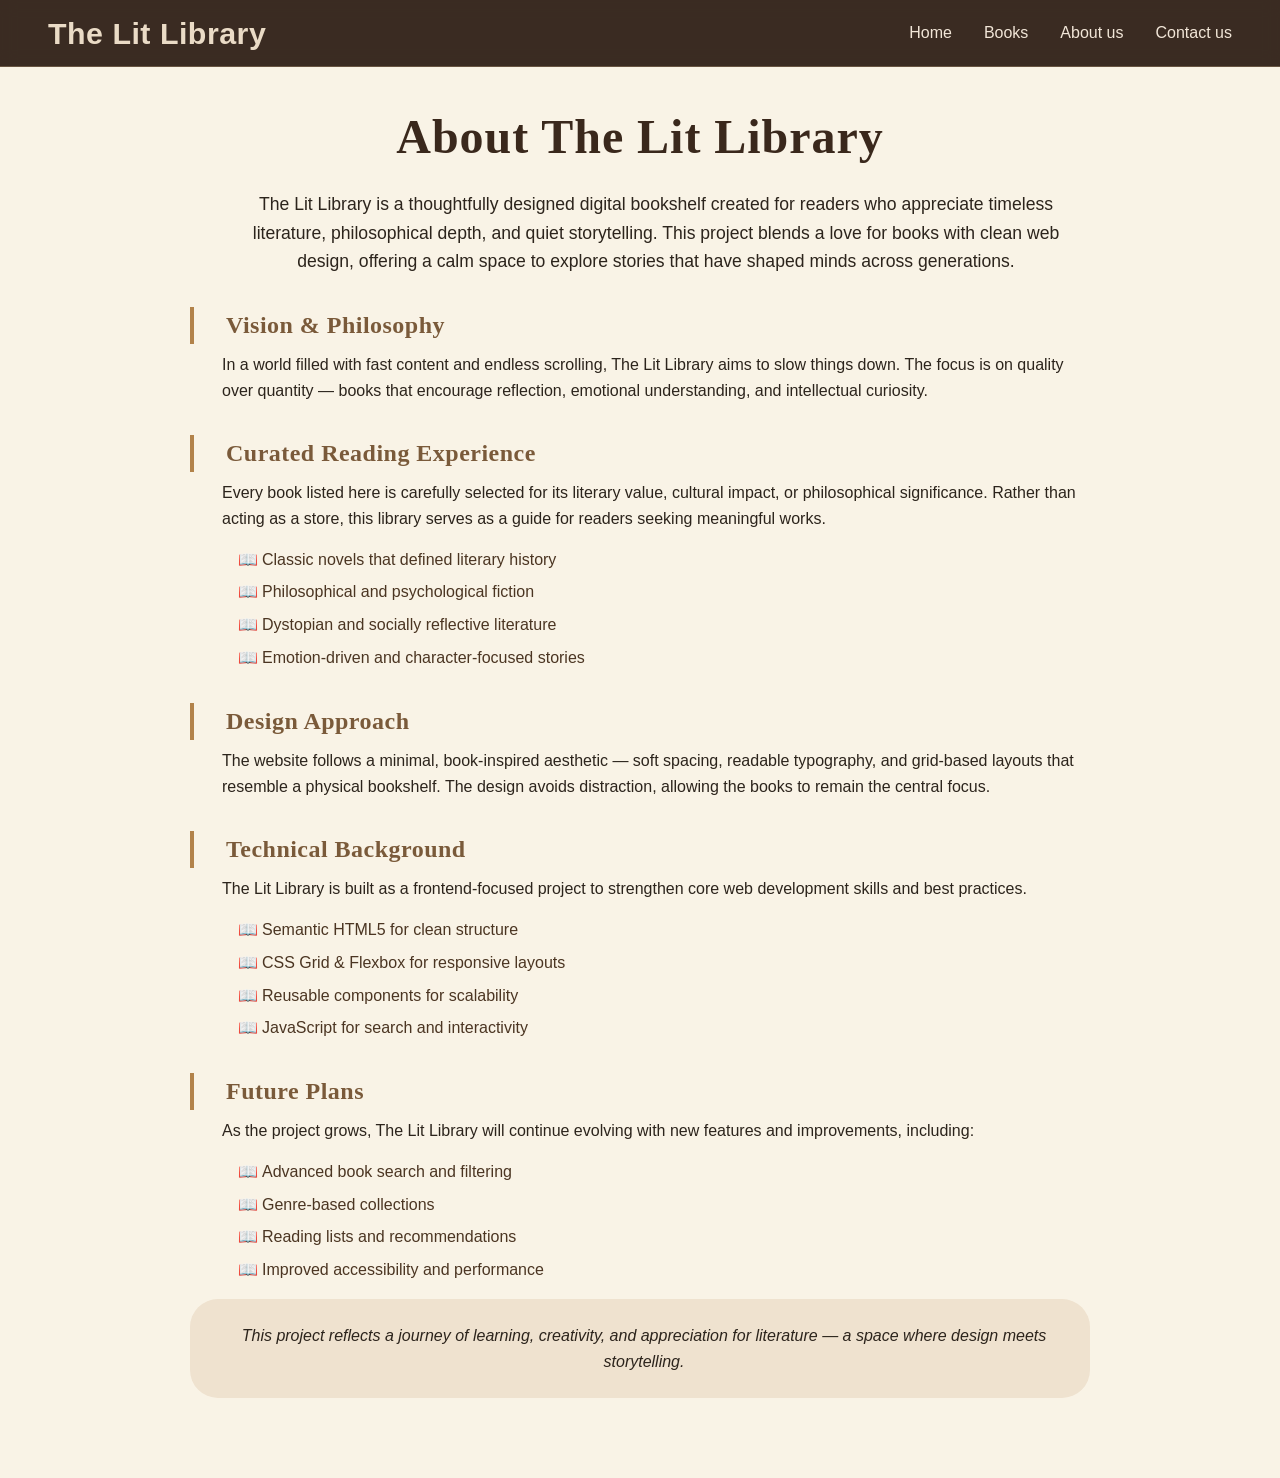
==== about.html @ 1edc9b32 "Add files via upload" ====
<!DOCTYPE html>
<html lang="en">
<head>
<meta charset="UTF-8">
<meta name="viewport" content="width=device-width, initial-scale=1.0">
<title>The Lit Library | About Us</title>
<link rel="stylesheet" href="style.css">
</head>
<body>

<nav>
  <h1><a href="index.html">The Lit Library</a></h1>
  <ul>
    <li><a href="index.html">Home</a></li>
    <li><a href="book.html">Books</a></li>
    <li><a href="about.html">About us</a></li>
    <li><a href="contact.html">Contact us</a></li>
  </ul>
</nav>

<section class="about-section">
  <h1>About The Lit Library</h1>
  <p class="about-intro">The Lit Library is a thoughtfully designed digital bookshelf created for readers who appreciate timeless literature, philosophical depth, and quiet storytelling. This project blends a love for books with clean web design, offering a calm space to explore stories that have shaped minds across generations.</p>

  <h2>Vision & Philosophy</h2>
  <p>In a world filled with fast content and endless scrolling, The Lit Library aims to slow things down. The focus is on quality over quantity — books that encourage reflection, emotional understanding, and intellectual curiosity.</p>

  <h2>Curated Reading Experience</h2>
  <p>Every book listed here is carefully selected for its literary value, cultural impact, or philosophical significance. Rather than acting as a store, this library serves as a guide for readers seeking meaningful works.</p>

  <ul class="about-list">
    <li>Classic novels that defined literary history</li>
    <li>Philosophical and psychological fiction</li>
    <li>Dystopian and socially reflective literature</li>
    <li>Emotion-driven and character-focused stories</li>
  </ul>

  <h2>Design Approach</h2>
  <p>The website follows a minimal, book-inspired aesthetic — soft spacing, readable typography, and grid-based layouts that resemble a physical bookshelf. The design avoids distraction, allowing the books to remain the central focus.</p>

  <h2>Technical Background</h2>
  <p>The Lit Library is built as a frontend-focused project to strengthen core web development skills and best practices.</p>

  <ul class="about-list">
    <li>Semantic HTML5 for clean structure</li>
    <li>CSS Grid & Flexbox for responsive layouts</li>
    <li>Reusable components for scalability</li>
    <li>JavaScript for search and interactivity</li>
  </ul>

  <h2>Future Plans</h2>
  <p>As the project grows, The Lit Library will continue evolving with new features and improvements, including:</p>

  <ul class="about-list">
    <li>Advanced book search and filtering</li>
    <li>Genre-based collections</li>
    <li>Reading lists and recommendations</li>
    <li>Improved accessibility and performance</li>
  </ul>

  <p class="about-note">This project reflects a journey of learning, creativity, and appreciation for literature — a space where design meets storytelling.</p>
</section>

</body>
</html>
---- style.css ----
* {
  margin: 0;
  padding: 0;
  box-sizing: border-box;
}

:root {
  --deep-parchment: #F9F3E6;
  --espresso: #2A1B12;
  --warm-taupe: #8B6B4A;
  --aged-paper: #EADBC6;
  --golden-accent: #B88B4A;
}

body {
  font-family: 'Cormorant Garamond', 'Georgia', serif;
  background: var(--deep-parchment);
  color: #1f1a14;
  line-height: 1.55;
}

@import url('https://fonts.googleapis.com/css2?family=Cormorant+Garamond:wght@300;400;500;600;700&family=Inter:wght@300;400;500&display=swap');

h1, h2, h3, h4 {
  font-family: 'Cormorant Garamond', serif;
  font-weight: 600;
  letter-spacing: 0.02em;
}

p, li, a, button {
  font-family: 'Inter', sans-serif;
}

.wholebody {
  background-color: #F9F3E6;
  background-image: radial-gradient(circle at 10% 20%, rgba(139, 107, 74, 0.03) 2%, transparent 2.5%);
  background-size: 40px 40px;
}

/* Navigation */
nav {
  display: flex;
  align-items: center;
  justify-content: space-between;
  background: rgba(42, 27, 18, 0.92);
  backdrop-filter: blur(8px);
  position: fixed;
  width: 100%;
  padding: 0.6rem 3rem;
  z-index: 1000;
  border-bottom: 1px solid rgba(210, 180, 140, 0.3);
}

nav h1 a {
  text-decoration: none;
  color: #EADBC6;
  font-size: 1.9rem;
}

nav ul {
  display: flex;
  gap: 2rem;
  list-style: none;
}

nav ul li a {
  color: #F2E6D8;
  text-decoration: none;
  padding: 0.5rem 0;
  border-bottom: 1px solid transparent;
  transition: 0.2s;
}

nav ul li a:hover {
  color: #EBCB9B;
  border-bottom-color: #c7a16b;
}

button, .rm-button, .book-button {
  background: #7a5a3a;
  border: none;
  padding: 0.8rem 2rem;
  color: white;
  border-radius: 36px;
  cursor: pointer;
  transition: 0.25s;
  font-family: 'Inter', sans-serif;
}

button:hover, .rm-button:hover, .book-button:hover {
  background: #936e48;
  transform: translateY(-2px);
}

.rm-button a, .book-button a {
  text-decoration: none;
  color: white;
}

/* Home Section */
.homeimage {
 background-image: linear-gradient(rgba(70, 90, 23, 0.2), rgba(61, 40, 34, 0.6)), url(https://i.postimg.cc/GpwkgJ1R/pexels-monstera-2099262.jpg);
    background-repeat: no-repeat;
    background-position: center 50%;
    background-size: cover;
    min-height: 794px;
    /* margin-top: 0px;*/
}

.homeintro {
  text-align: center;
  padding-top: 15rem;
}
.homeintro h1 {
  font-size: 3.2rem;
  color: #2c1d12;
}
.homeintro p {
  font-size: 1.3rem;
  color: #3e2a1f;
  font-style: italic;
}

.Welcome p {
  max-width: 800px;
    margin: 2rem auto;
    text-align: center;
    background: rgba(255, 248, 235, 0.7);
    padding: 1.7rem;
    border-radius: 24px;
    font-size:17.5px;
}

.rm-button {
  display: block;
  width: fit-content;
  margin: 0 auto 2rem auto;
}

.home-detail-image {
  background-image: url('https://i.postimg.cc/3x9NWGkp/pexels-rabiahanim-7574807.jpg');
  background-repeat: no-repeat;
      background-position: 50% 50%;
    background-size: 81% 90%;
    padding: 186px 800px 195px 0;
}

.Home-Detail {
  max-width: 65%;
  margin-left: auto;
  padding: 2rem 4rem 2rem 2rem;
  background: rgba(249, 243, 230, 0.85);
  border-radius: 28px;
}

.Home-Detail h2 {
  color: #5c3e25;
  border-left: 4px solid #b2824a;
  padding-left: 1rem;
  margin-top: 1rem;
}

/* ---------- QUOTE SECTION ---------- */
.Quote {
  background: linear-gradient(rgba(61, 40, 23, 0.7), rgba(61, 40, 23, 0.7)),
    url('https://images.unsplash.com/photo-1506880018603-83d5b814b5a6?w=1200&q=80');
  background-size: cover;
  background-position: center;
  background-attachment: scroll;
  padding: 120px 60px;
  text-align: center;
  min-height: 600px;
  display: flex;
  flex-direction: column;
  justify-content: center;
  align-items: center;
}

.Quote h2 {
  font-size: 2.8rem;
  color: #ecd9be;
  margin-bottom: 80px;
  letter-spacing: 1px;
  font-weight: 600;
}

.quote-detail {
  max-width: 900px;
  margin: 0 auto;
  display: flex;
  flex-direction: column;
  align-items: center;
  justify-content: center;
}

#quote-container {
  background: rgba(255, 255, 255, 0.08);
  padding: 50px 40px;
  border-radius: 8px;
  border-left: 5px solid var(--accent-gold);
  border-right: 5px solid var(--accent-gold);
  margin-bottom: 40px;
  min-height: 200px;
  display: flex;
  flex-direction: column;
  justify-content: center;
  align-items: center;
  transition: all 0.5s ease;
}

#quote-text {
  color: #fef3e0;
  font-size: 1.6rem;
  font-style: italic;
  margin-bottom: 25px;
  line-height: 1.8;
  letter-spacing: 0.5px;
  font-weight: 300;
}

#quote-author {
  color:#f1d2b0fa;
  font-size: 1.1rem;
  font-style: normal;
  font-weight: 600;
  letter-spacing: 1px;
}

.quote-buttons {
  display: flex;
  gap: 20px;
  justify-content: center;
  flex-wrap: wrap;
}

#new-quote-btn {
  padding: 14px 35px;
  font-size: 1rem;
  /* background: linear-gradient(135deg, #d4a574, #c9956a);
  color:#3d2817; */
  border: none;
  border-radius: 50px;
  cursor: pointer;
  box-shadow:  0 4px 15px rgba(0, 0, 0, 0.1);
  transition: all 0.3s ease;
  font-weight: 600;
  letter-spacing: 0.5px;
}

#new-quote-btn:hover {
  transform: translateY(-3px);
  box-shadow:  0 4px 15px rgba(0, 0, 0, 0.1);
  background: linear-gradient(135deg, #c9956a, #d4a574);
}

.quote-info {
  color: #f1d2b0fa;
  font-size: 0.9rem;
  margin-top: 30px;
  opacity: 0.8;
}

/* Trending Books */
.Tranding-Books {
  padding: 5.5rem 0;
  text-align: center;
}
.Tranding-Books h2 {
  font-size: 3.2rem;
  color: #3a281c;
}
.Tranding-Books-Details {
      display: flex;
    flex-wrap: wrap;
    justify-content: center;
    gap: 3.5rem;
    margin: 3rem 0;
}
.all-three {
  width: 180px;
  transition: 0.2s;
}
.all-three:hover {
  transform: scale(1.03);
}
.bookimage img {
  width: 100%;
  height: 270px;
  object-fit: cover;
  border-radius: 12px;
}
.booktitle p {
  font-weight: 600;
  margin-top: 0.8rem;
  color: #4b3522;
}

/* Books Category */
.Books {
  background:#efe2cfad;
  padding: 4rem 2rem;
  border-radius: 48px;
  margin: 0 3rem 0 3rem;
}
.Books h2 {
  text-align: center;
  font-size: 2rem;
  color: #4e3622;
}
.booktype, .booktype2, .booktype3, .booktype4, .booktype5 {
  font-size: 1.6rem;
  text-align: center;
  color: #8b5a2b;
  margin-top: 1.5rem;
}
.bookdetail p, .bookdetail1 p, .bookdetail2 p, .bookdetail3 p, .bookdetail4 p, .bookdetail5 p {
  max-width: 800px;
  margin: 0.5rem auto;
  text-align: center;
}

/* About Us Section */
.AboutUs {
  background-image: url('https://i.postimg.cc/W3YS54vD/Books-Cats-Furrever-books-cats-library-bookstore.jpg');
  background-size: 35% auto;
  background-position: 92% center;
  background-repeat: no-repeat;
  min-height: 630px;
  padding: 3rem;
  margin: 4rem 0 2rem 0;
}
.aboutus-image {
  max-width: 55%;
  background: rgba(237, 222, 205 , 0.85);
  backdrop-filter: blur(3px);
  border-radius: 28px;
  padding: 2rem;
}
.aboutus-image h2 {
  color: #4e2f1a;
}

/* Contact Section */
.ContactUs {
  padding: 5rem 12rem;
    background: #e8d9c8;
    border-radius: 40px;
    margin: 3rem 6rem 2.5rem 6rem;
}

.connect {
  display: grid;
  grid-template-columns: repeat(2, 1fr);
  gap: 2rem;
  max-width: 1000px;
  margin: auto;
  margin-top: 5px;
}
.connect1 h2, .connect1 p {
  text-align: left;
  color: #2e241c;
}
.connect1 a {
  color: #8b5a3c;
  text-decoration: none;
}

/* Footer */
.About {
  background: #2a1b12e0;
  backdrop-filter: blur(12px);
  padding: 5.5rem 1rem;
}
.aboutcenter {
  text-align: center;
  color: #f7ecd9;
}
.endheadline {
  display: flex;
  justify-content: space-between;
  max-width: 1000px;
  margin: auto;
  color: #f3e4cf;
}
.endheadline a {
  color: #decbae;
  text-decoration: none;
}

@media (max-width: 1000px) {
  nav { padding: 0.6rem 1.5rem; }
  .Home-Detail { max-width: 80%; margin: 1rem auto; }
  .aboutus-image { max-width: 80%; }
  .endheadline { flex-direction: column; gap: 1.5rem; text-align: center; }
}
@media (max-width: 780px) {
  nav ul { gap: 0.8rem; }
  .homeintro h1 { font-size: 2rem; }
  .connect { grid-template-columns: 1fr; }
}









* { margin: 0; padding: 0; box-sizing: border-box; }
:root { --deep-parchment: #F9F3E6; --espresso: #2A1B12; --warm-taupe: #8B6B4A; }
body { font-family: 'Cormorant Garamond', 'Georgia', serif; background: var(--deep-parchment); }
@import url('https://fonts.googleapis.com/css2?family=Cormorant+Garamond:wght@400;600;700&family=Inter:wght@300;400&display=swap');
h1, h2 { font-family: 'Cormorant Garamond', serif; font-weight: 600; }
p, li { font-family: 'Inter', sans-serif; }

nav {
  display: flex;
  align-items: center;
  justify-content: space-between;
  background: rgba(42, 27, 18, 0.92);
  backdrop-filter: blur(8px);
  position: fixed;
  width: 100%;
  padding: 0.6rem 3rem;
  z-index: 1000;
  border-bottom: 1px solid rgba(210, 180, 140, 0.3);
}
nav h1 a { text-decoration: none; color: #EADBC6; font-size: 1.9rem; }
nav ul { display: flex; gap: 2rem; list-style: none; }
nav ul li a { color: #F2E6D8; text-decoration: none; padding: 0.5rem 0; border-bottom: 1px solid transparent; transition: 0.2s; }
nav ul li a:hover { color: #EBCB9B; border-bottom-color: #c7a16b; }

.about-section {
  background-color: #F9F3E6;
  padding-top: 100px;
  padding-bottom: 4rem;
  max-width: 900px;
  margin: 0 auto;
}
.about-section h1 {
  text-align: center;
  font-size: 3rem;
  color: #3a281c;
  margin-bottom: 1rem;
}
.about-intro {
  text-align: center;
  max-width: 800px;
  margin: 0 auto 2rem;
  font-size: 1.1rem;
  color: #4f3a28;
  line-height: 1.6;
}
.about-section h2 {
  color: #7a5a3a;
  margin: 2rem 0 0.5rem;
  padding-left: 2rem;
  border-left: 4px solid #b2824a;
}
.about-section p {
  color: #2c241c;
  max-width: 900px;
  margin: 0.5rem 0 1rem;
  padding-left: 2rem;
  line-height: 1.6;
}
.about-list {
  list-style: none;
  padding-left: 3rem;
  margin: 1rem 0;
}
.about-list li {
  color: #4b3522;
  margin: 0.5rem 0;
  position: relative;
  padding-left: 1.5rem;
}
.about-list li::before {
  content: "📖";
  position: absolute;
  left: 0;
  color: #b2824a;
}
.about-note {
  background: #efe2cf;
  padding: 1.5rem;
  border-radius: 28px;
  margin-top: 2rem;
  text-align: center;
  font-style: italic;
  max-width: 900px;
  margin-left: auto;
  margin-right: auto;
}

@media (max-width: 768px) {
  nav { padding: 0.6rem 1rem; }
  nav ul { gap: 1rem; }
  .about-section h2 { padding-left: 1rem; }
  .about-section p { padding-left: 1rem; }
  .about-list { padding-left: 1.5rem; }
}











* { margin: 0; padding: 0; box-sizing: border-box; }
:root { --deep-parchment: #F9F3E6; --espresso: #2A1B12; --warm-taupe: #8B6B4A; }
body { font-family: 'Cormorant Garamond', 'Georgia', serif; background: var(--deep-parchment); }
@import url('https://fonts.googleapis.com/css2?family=Cormorant+Garamond:wght@400;600;700&family=Inter:wght@300;400&display=swap');
h1, h2 { font-family: 'Cormorant Garamond', serif; font-weight: 600; }
p, li, input, textarea, button { font-family: 'Inter', sans-serif; }

nav {
  display: flex;
  align-items: center;
  justify-content: space-between;
  background: rgba(42, 27, 18, 0.92);
  backdrop-filter: blur(8px);
  position: fixed;
  width: 100%;
  padding: 0.6rem 3rem;
  z-index: 1000;
  border-bottom: 1px solid rgba(210, 180, 140, 0.3);
}
nav h1 a { text-decoration: none; color: #EADBC6; font-size: 1.9rem; }
nav ul { display: flex; gap: 2rem; list-style: none; }
nav ul li a { color: #F2E6D8; text-decoration: none; padding: 0.5rem 0; border-bottom: 1px solid transparent; transition: 0.2s; }
nav ul li a:hover { color: #EBCB9B; border-bottom-color: #c7a16b; }

.contact-section {
  background-color: #F9F3E6;
  padding-top: 100px;
  padding-bottom: 4rem;
  max-width: 1000px;
  margin: 0 auto;
}
.contact-section h1 {
  text-align: center;
  font-size: 3rem;
  color: #3a281c;
  margin-bottom: 1rem;
}
.contact-intro {
  text-align: center;
  max-width: 750px;
  margin: 0 auto 2rem;
  font-size: 1.1rem;
  color: #4f3a28;
  line-height: 1.6;
}
.contact-section h2 {
  color: #7a5a3a;
  margin: 1.5rem 0 0.5rem;
  padding-left: 1rem;
  border-left: 4px solid #b2824a;
}
.contact-info {
  background: #efe2cf;
  padding: 1.5rem;
  border-radius: 24px;
  margin: 1rem 0;
}
.contact-info p {
  color: #2c241c;
  margin: 0.5rem 0;
}
.contact-extra-ul {
  list-style: none;
  padding-left: 2rem;
  margin: 1rem 0;
}
.contact-extra-ul li {
  color: #4b3522;
  margin: 0.5rem 0;
  position: relative;
  padding-left: 1.5rem;
}
.contact-extra-ul li::before {
  content: "✉️";
  position: absolute;
  left: 0;
}
.contact-form {
  display: flex;
  flex-direction: column;
  gap: 1rem;
  margin: 1.5rem 0;
  background: white;
  padding: 2rem;
  border-radius: 28px;
  box-shadow: 0 4px 15px rgba(0,0,0,0.05);
}
.contact-form input, .contact-form textarea {
  padding: 0.9rem 1.2rem;
  border: 1px solid #d4c0a4;
  border-radius: 40px;
  font-size: 1rem;
  background: #fefaf5;
  transition: 0.2s;
}
.contact-form input:focus, .contact-form textarea:focus {
  outline: none;
  border-color: #b2824a;
  box-shadow: 0 0 0 2px rgba(178, 130, 74, 0.2);
}
.contact-form textarea {
  border-radius: 24px;
  resize: vertical;
}
.contact-form button {
  background: #7a5a3a;
  color: white;
  border: none;
  padding: 0.9rem;
  border-radius: 40px;
  font-size: 1rem;
  font-weight: 500;
  cursor: pointer;
  transition: 0.2s;
}
.contact-form button:hover {
  background: #936e48;
  transform: translateY(-2px);
}
.contact-note {
  background: #e8d9c8;
  padding: 1.5rem;
  border-radius: 24px;
  margin-top: 2rem;
  text-align: center;
  font-size: 0.9rem;
  color: #4f3a28;
}
.contact-note p {
  margin: 0.5rem 0;
}

@media (max-width: 768px) {
  nav { padding: 0.6rem 1rem; }
  nav ul { gap: 1rem; }
  .contact-section { padding: 100px 1rem 2rem; }
  .contact-form { padding: 1.5rem; }
}

























* { margin: 0; padding: 0; box-sizing: border-box; }
:root { --deep-parchment: #F9F3E6; --espresso: #2A1B12; --warm-taupe: #8B6B4A; --aged-paper: #EADBC6; }
body { font-family: 'Cormorant Garamond', 'Georgia', serif; background: var(--deep-parchment); }
@import url('https://fonts.googleapis.com/css2?family=Cormorant+Garamond:wght@400;600;700&family=Inter:wght@300;400&display=swap');
h1, h2, h3 { font-family: 'Cormorant Garamond', serif; font-weight: 600; }
p, .author, .genre { font-family: 'Inter', sans-serif; }

nav {
  display: flex;
  align-items: center;
  justify-content: space-between;
  background: rgba(42, 27, 18, 0.92);
  backdrop-filter: blur(8px);
  position: fixed;
  width: 100%;
  padding: 0.6rem 3rem;
  z-index: 1000;
  border-bottom: 1px solid rgba(210, 180, 140, 0.3);
}
nav h1 a { text-decoration: none; color: #EADBC6; font-size: 1.9rem; }
nav ul { display: flex; gap: 2rem; list-style: none; }
nav ul li a { color: #F2E6D8; text-decoration: none; padding: 0.5rem 0; border-bottom: 1px solid transparent; transition: 0.2s; }
nav ul li a:hover { color: #EBCB9B; border-bottom-color: #c7a16b; }

.book-wholebody {
  background-color: #F9F3E6;
  padding-top: 100px;
  padding-bottom: 4rem;
}
.book-h1 { text-align: center; font-size: 2.8rem; color: #3a281c; }
.book-p { text-align: center; max-width: 700px; margin: 1rem auto 2rem; color: #4f3a28; }

.books-grid {
  display: grid;
  grid-template-columns: repeat(auto-fill, minmax(200px, 220px));
  justify-content: center;
  gap: 3rem 2rem;
  padding: 2rem 2rem 4rem;
  max-width: 1400px;
  margin: 0 auto;
}
.book-card {
  transition: transform 0.2s;
  cursor: pointer;
}
.book-card:hover { transform: translateY(-5px); }
.book-card img {
  width: 100%;
  height: 290px;
  object-fit: cover;
  border-radius: 12px;
  box-shadow: 0 10px 20px rgba(0,0,0,0.1);
}
.book-card-three { text-align: center; margin-top: 0.8rem; }
.book-card-three h3 { color: #4b3522; font-size: 1.2rem; }
.author { font-size: 0.85rem; color: #7a5a3a; margin: 0.2rem 0; }
.desc { font-size: 0.8rem; color: #5e4a34; margin: 0.3rem 0; }
.genre { font-size: 0.75rem; color: #b2824a; display: inline-block; background: #efe2cf; padding: 0.2rem 0.6rem; border-radius: 20px; }

@media (max-width: 768px) {
  nav { padding: 0.6rem 1rem; }
  nav ul { gap: 1rem; }
  .book-h1 { font-size: 2rem; }
  .books-grid { gap: 1.5rem; }
}
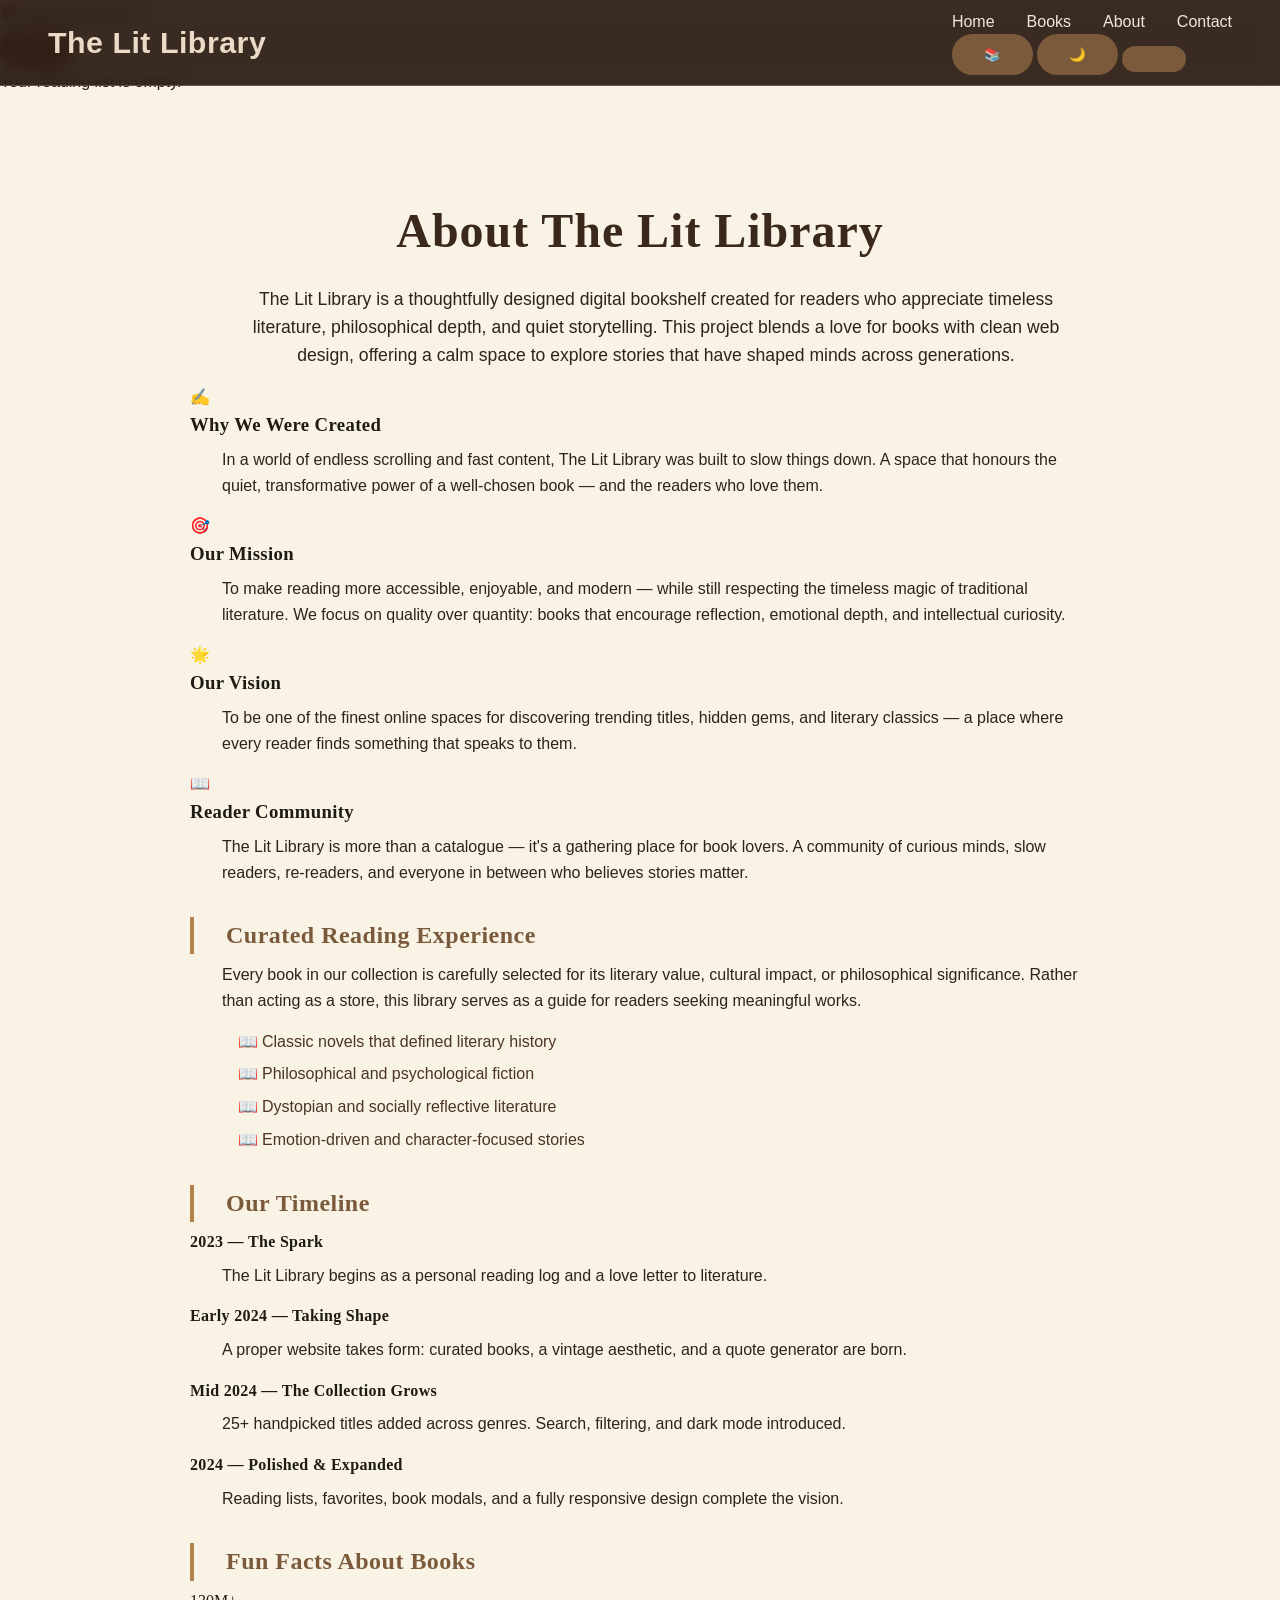
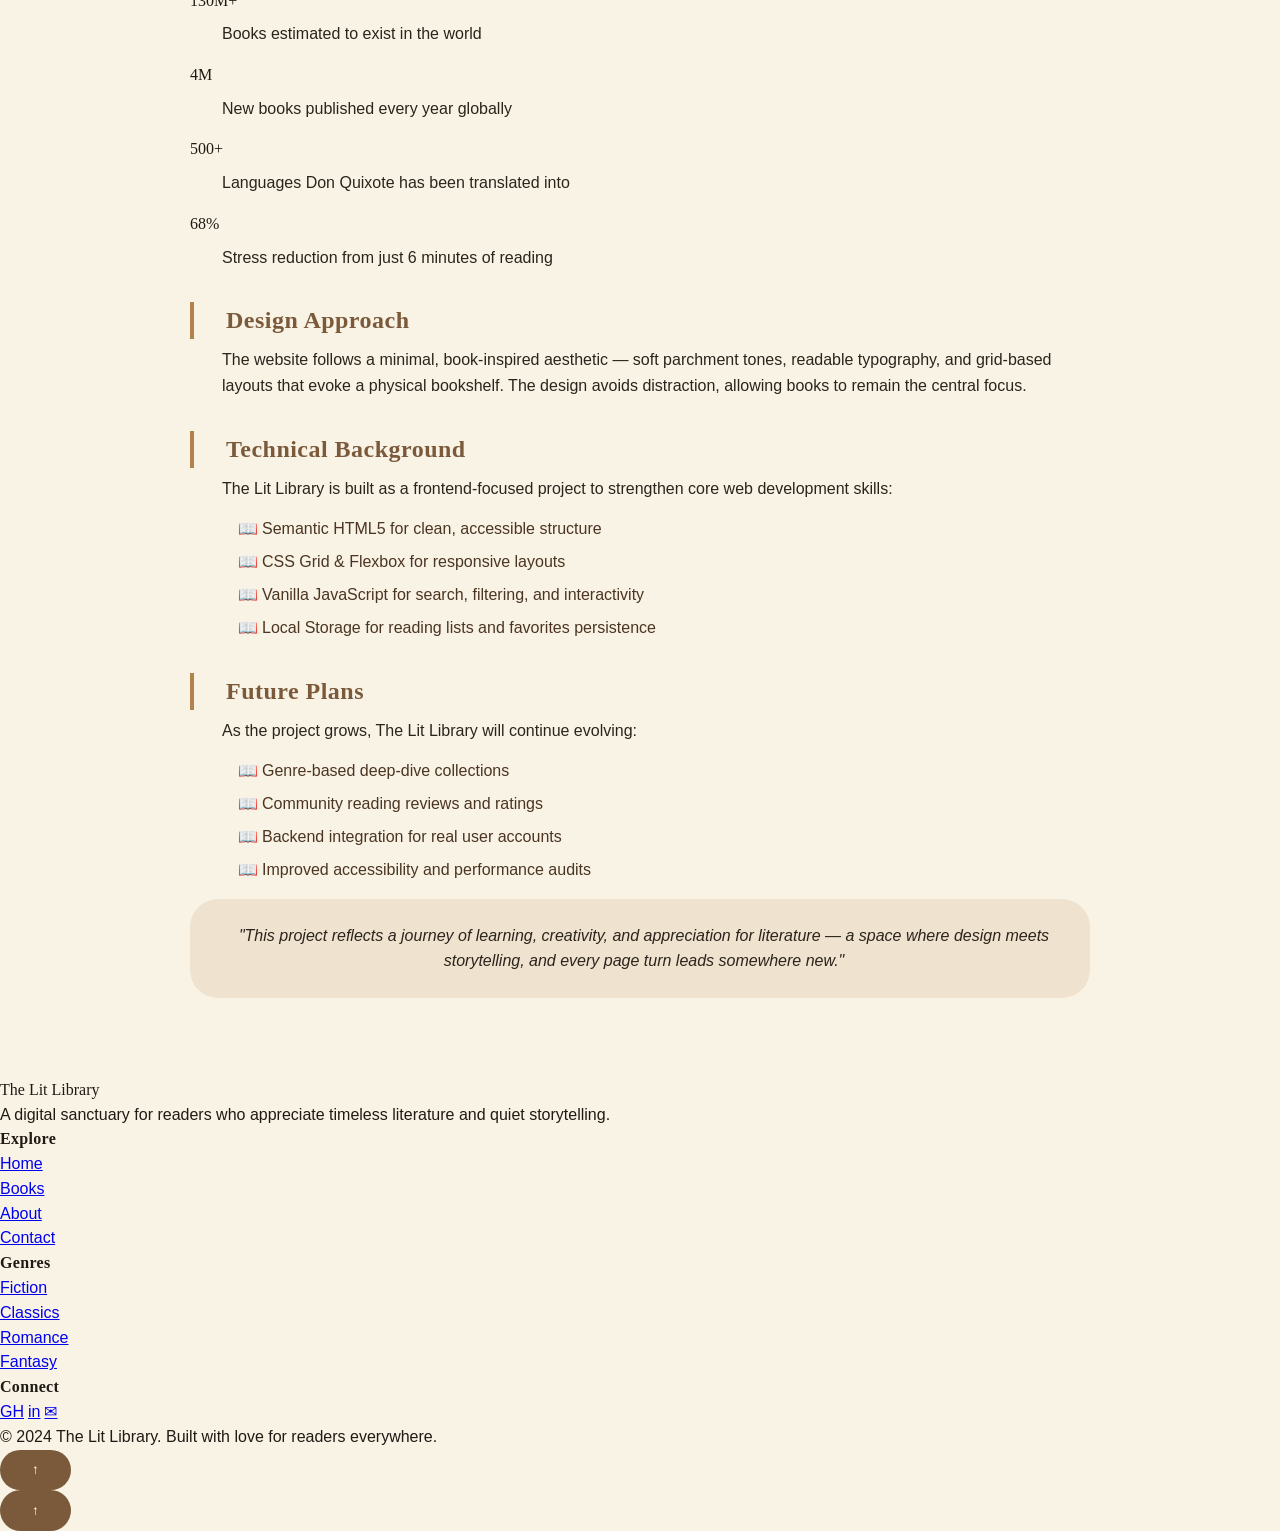
==== commit c6343fe3: "Update about.html" ====
--- a/about.html
+++ b/about.html
@@ -1,65 +1,207 @@
 <!DOCTYPE html>
 <html lang="en">
 <head>
-<meta charset="UTF-8">
-<meta name="viewport" content="width=device-width, initial-scale=1.0">
-<title>The Lit Library | About Us</title>
-<link rel="stylesheet" href="style.css">
+  <meta charset="UTF-8">
+  <meta name="viewport" content="width=device-width, initial-scale=1.0">
+  <title>The Lit Library | About Us</title>
+  <meta name="description" content="Learn about The Lit Library — our story, mission, vision, and the reader community behind the project.">
+  <link rel="stylesheet" href="style.css">
 </head>
 <body>
 
-<nav>
-  <h1><a href="index.html">The Lit Library</a></h1>
-  <ul>
-    <li><a href="index.html">Home</a></li>
-    <li><a href="book.html">Books</a></li>
-    <li><a href="about.html">About us</a></li>
-    <li><a href="contact.html">Contact us</a></li>
-  </ul>
+<!-- ===== NAVIGATION ===== -->
+<nav role="navigation" aria-label="Main navigation">
+  <h1><a href="index.html" aria-label="The Lit Library Home">The Lit Library</a></h1>
+  <div class="nav-controls">
+    <ul id="nav-links">
+      <li><a href="index.html">Home</a></li>
+      <li><a href="books.html">Books</a></li>
+      <li><a href="about.html" class="active" aria-current="page">About</a></li>
+      <li><a href="contact.html">Contact</a></li>
+    </ul>
+    <button class="nav-rl-btn" id="rl-toggle-btn" aria-label="Open reading list">
+      📚
+      <span class="rl-count" id="rl-count" aria-live="polite" style="display:none">0</span>
+    </button>
+    <button class="dark-toggle" id="dark-toggle" aria-label="Toggle dark mode">🌙</button>
+    <button class="hamburger" id="hamburger" aria-label="Toggle menu" aria-expanded="false">
+      <span></span><span></span><span></span>
+    </button>
+  </div>
 </nav>
 
-<section class="about-section">
-  <h1>About The Lit Library</h1>
-  <p class="about-intro">The Lit Library is a thoughtfully designed digital bookshelf created for readers who appreciate timeless literature, philosophical depth, and quiet storytelling. This project blends a love for books with clean web design, offering a calm space to explore stories that have shaped minds across generations.</p>
-
-  <h2>Vision & Philosophy</h2>
-  <p>In a world filled with fast content and endless scrolling, The Lit Library aims to slow things down. The focus is on quality over quantity — books that encourage reflection, emotional understanding, and intellectual curiosity.</p>
-
-  <h2>Curated Reading Experience</h2>
-  <p>Every book listed here is carefully selected for its literary value, cultural impact, or philosophical significance. Rather than acting as a store, this library serves as a guide for readers seeking meaningful works.</p>
-
-  <ul class="about-list">
+<!-- ===== READING LIST PANEL ===== -->
+<aside class="reading-list-panel" id="reading-list-panel" aria-label="Reading list">
+  <div class="rl-header">
+    <h3>📚 Reading List</h3>
+    <button class="rl-close" id="rl-close" aria-label="Close reading list">✕</button>
+  </div>
+  <div class="rl-list" id="rl-list">
+    <p class="rl-empty">Your reading list is empty.</p>
+  </div>
+</aside>
+
+<!-- ===== ABOUT CONTENT ===== -->
+<main class="about-section" aria-label="About The Lit Library">
+
+  <h1 class="fade-in">About The Lit Library</h1>
+  <p class="about-intro fade-in">
+    The Lit Library is a thoughtfully designed digital bookshelf created for readers who appreciate timeless literature, philosophical depth, and quiet storytelling. This project blends a love for books with clean web design, offering a calm space to explore stories that have shaped minds across generations.
+  </p>
+
+  <!-- Cards: Mission, Vision, Community -->
+  <div class="about-cards" aria-label="Core values">
+    <article class="about-card fade-in">
+      <span class="about-card-icon" aria-hidden="true">✍️</span>
+      <h3>Why We Were Created</h3>
+      <p>In a world of endless scrolling and fast content, The Lit Library was built to slow things down. A space that honours the quiet, transformative power of a well-chosen book — and the readers who love them.</p>
+    </article>
+    <article class="about-card fade-in">
+      <span class="about-card-icon" aria-hidden="true">🎯</span>
+      <h3>Our Mission</h3>
+      <p>To make reading more accessible, enjoyable, and modern — while still respecting the timeless magic of traditional literature. We focus on quality over quantity: books that encourage reflection, emotional depth, and intellectual curiosity.</p>
+    </article>
+    <article class="about-card fade-in">
+      <span class="about-card-icon" aria-hidden="true">🌟</span>
+      <h3>Our Vision</h3>
+      <p>To be one of the finest online spaces for discovering trending titles, hidden gems, and literary classics — a place where every reader finds something that speaks to them.</p>
+    </article>
+    <article class="about-card fade-in">
+      <span class="about-card-icon" aria-hidden="true">📖</span>
+      <h3>Reader Community</h3>
+      <p>The Lit Library is more than a catalogue — it's a gathering place for book lovers. A community of curious minds, slow readers, re-readers, and everyone in between who believes stories matter.</p>
+    </article>
+  </div>
+
+  <!-- Curated Experience -->
+  <h2 class="fade-in">Curated Reading Experience</h2>
+  <p class="fade-in">Every book in our collection is carefully selected for its literary value, cultural impact, or philosophical significance. Rather than acting as a store, this library serves as a guide for readers seeking meaningful works.</p>
+  <ul class="about-list fade-in" aria-label="What we curate">
     <li>Classic novels that defined literary history</li>
     <li>Philosophical and psychological fiction</li>
     <li>Dystopian and socially reflective literature</li>
     <li>Emotion-driven and character-focused stories</li>
   </ul>
 
-  <h2>Design Approach</h2>
-  <p>The website follows a minimal, book-inspired aesthetic — soft spacing, readable typography, and grid-based layouts that resemble a physical bookshelf. The design avoids distraction, allowing the books to remain the central focus.</p>
-
-  <h2>Technical Background</h2>
-  <p>The Lit Library is built as a frontend-focused project to strengthen core web development skills and best practices.</p>
-
-  <ul class="about-list">
-    <li>Semantic HTML5 for clean structure</li>
-    <li>CSS Grid & Flexbox for responsive layouts</li>
-    <li>Reusable components for scalability</li>
-    <li>JavaScript for search and interactivity</li>
+  <!-- Timeline -->
+  <h2 class="fade-in">Our Timeline</h2>
+  <div class="timeline fade-in" aria-label="Project timeline">
+    <div class="timeline-item">
+      <h4>2023 — The Spark</h4>
+      <p>The Lit Library begins as a personal reading log and a love letter to literature.</p>
+    </div>
+    <div class="timeline-item">
+      <h4>Early 2024 — Taking Shape</h4>
+      <p>A proper website takes form: curated books, a vintage aesthetic, and a quote generator are born.</p>
+    </div>
+    <div class="timeline-item">
+      <h4>Mid 2024 — The Collection Grows</h4>
+      <p>25+ handpicked titles added across genres. Search, filtering, and dark mode introduced.</p>
+    </div>
+    <div class="timeline-item">
+      <h4>2024 — Polished &amp; Expanded</h4>
+      <p>Reading lists, favorites, book modals, and a fully responsive design complete the vision.</p>
+    </div>
+  </div>
+
+  <!-- Fun Facts -->
+  <h2 class="fade-in">Fun Facts About Books</h2>
+  <div class="fun-facts fade-in" aria-label="Book statistics">
+    <div class="fun-fact">
+      <span class="fact-number" aria-label="130 million books">130M+</span>
+      <p>Books estimated to exist in the world</p>
+    </div>
+    <div class="fun-fact">
+      <span class="fact-number" aria-label="4 million books published yearly">4M</span>
+      <p>New books published every year globally</p>
+    </div>
+    <div class="fun-fact">
+      <span class="fact-number" aria-label="Don Quixote most translated book">500+</span>
+      <p>Languages Don Quixote has been translated into</p>
+    </div>
+    <div class="fun-fact">
+      <span class="fact-number" aria-label="Reading reduces stress by 68%">68%</span>
+      <p>Stress reduction from just 6 minutes of reading</p>
+    </div>
+  </div>
+
+  <!-- Design Approach -->
+  <h2 class="fade-in">Design Approach</h2>
+  <p class="fade-in">The website follows a minimal, book-inspired aesthetic — soft parchment tones, readable typography, and grid-based layouts that evoke a physical bookshelf. The design avoids distraction, allowing books to remain the central focus.</p>
+
+  <!-- Technical Background -->
+  <h2 class="fade-in">Technical Background</h2>
+  <p class="fade-in">The Lit Library is built as a frontend-focused project to strengthen core web development skills:</p>
+  <ul class="about-list fade-in">
+    <li>Semantic HTML5 for clean, accessible structure</li>
+    <li>CSS Grid &amp; Flexbox for responsive layouts</li>
+    <li>Vanilla JavaScript for search, filtering, and interactivity</li>
+    <li>Local Storage for reading lists and favorites persistence</li>
   </ul>
 
-  <h2>Future Plans</h2>
-  <p>As the project grows, The Lit Library will continue evolving with new features and improvements, including:</p>
-
-  <ul class="about-list">
-    <li>Advanced book search and filtering</li>
-    <li>Genre-based collections</li>
-    <li>Reading lists and recommendations</li>
-    <li>Improved accessibility and performance</li>
+  <!-- Future Plans -->
+  <h2 class="fade-in">Future Plans</h2>
+  <p class="fade-in">As the project grows, The Lit Library will continue evolving:</p>
+  <ul class="about-list fade-in">
+    <li>Genre-based deep-dive collections</li>
+    <li>Community reading reviews and ratings</li>
+    <li>Backend integration for real user accounts</li>
+    <li>Improved accessibility and performance audits</li>
   </ul>
 
-  <p class="about-note">This project reflects a journey of learning, creativity, and appreciation for literature — a space where design meets storytelling.</p>
-</section>
-
+  <!-- Closing note -->
+  <p class="about-note fade-in">
+    "This project reflects a journey of learning, creativity, and appreciation for literature — a space where design meets storytelling, and every page turn leads somewhere new."
+  </p>
+
+</main>
+
+<!-- Footer -->
+<footer class="site-footer" role="contentinfo" aria-label="Site footer">
+  <div class="footer-top">
+    <div class="footer-brand">
+      <span class="footer-logo">The Lit Library</span>
+      <p>A digital sanctuary for readers who appreciate timeless literature and quiet storytelling.</p>
+    </div>
+    <div class="footer-col">
+      <h4>Explore</h4>
+      <ul>
+        <li><a href="index.html">Home</a></li>
+        <li><a href="books.html">Books</a></li>
+        <li><a href="about.html">About</a></li>
+        <li><a href="contact.html">Contact</a></li>
+      </ul>
+    </div>
+    <div class="footer-col">
+      <h4>Genres</h4>
+      <ul>
+        <li><a href="books.html">Fiction</a></li>
+        <li><a href="books.html">Classics</a></li>
+        <li><a href="books.html">Romance</a></li>
+        <li><a href="books.html">Fantasy</a></li>
+      </ul>
+    </div>
+    <div class="footer-col">
+      <h4>Connect</h4>
+      <div class="footer-social-links">
+        <a href="https://github.com" class="social-icon" target="_blank" rel="noopener noreferrer" aria-label="GitHub">GH</a>
+        <a href="https://linkedin.com" class="social-icon" target="_blank" rel="noopener noreferrer" aria-label="LinkedIn">in</a>
+        <a href="mailto:litlibrary.contact@gmail.com" class="social-icon" aria-label="Email">✉</a>
+      </div>
+    </div>
+  </div>
+  <div class="footer-bottom">
+    <p>© 2024 The Lit Library. Built with love for readers everywhere.</p>
+    <button class="scroll-top-btn" id="footer-scroll-top" aria-label="Scroll to top">↑</button>
+  </div>
+</footer>
+
+<!-- Toast -->
+<div class="toast" id="toast" role="status" aria-live="polite"></div>
+
+<!-- Back to top -->
+<button class="back-to-top" id="back-to-top" aria-label="Scroll to top">↑</button>
+
+<script src="script.js"></script>
 </body>
-</html>+</html>
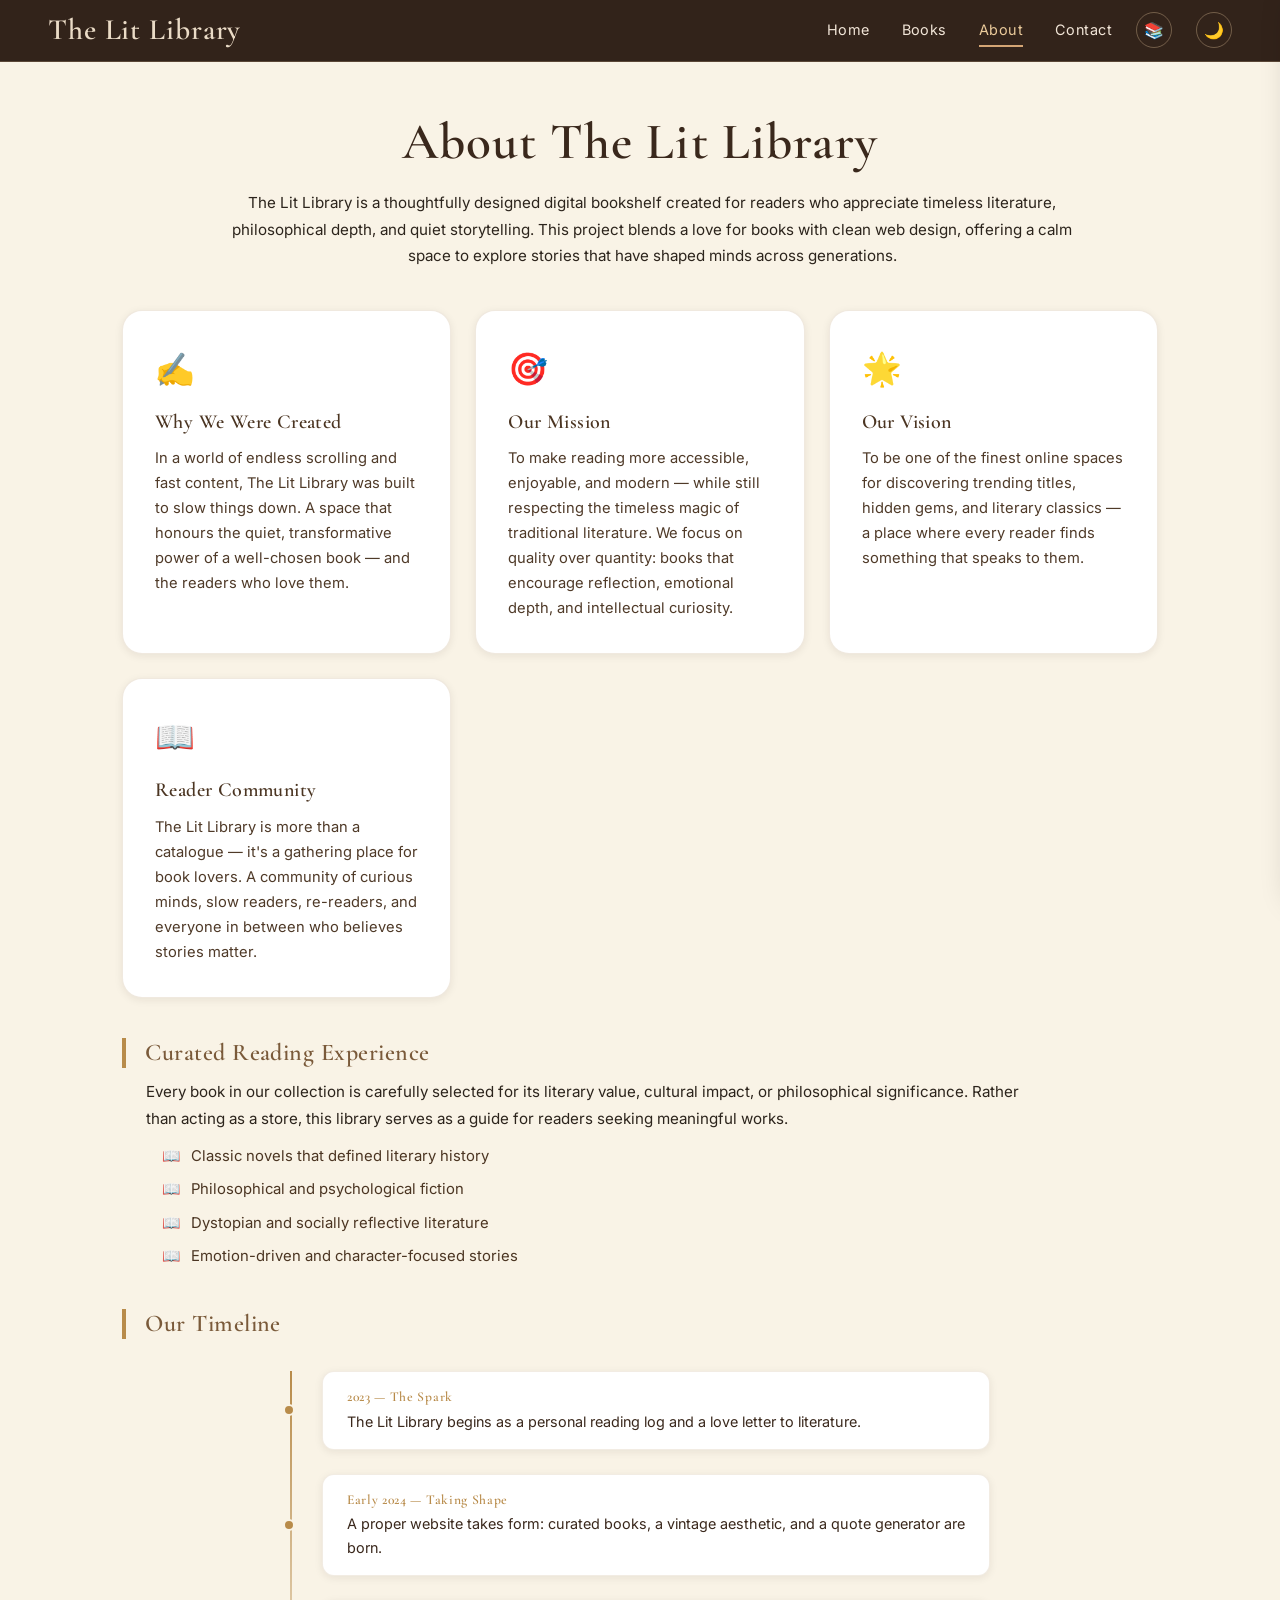
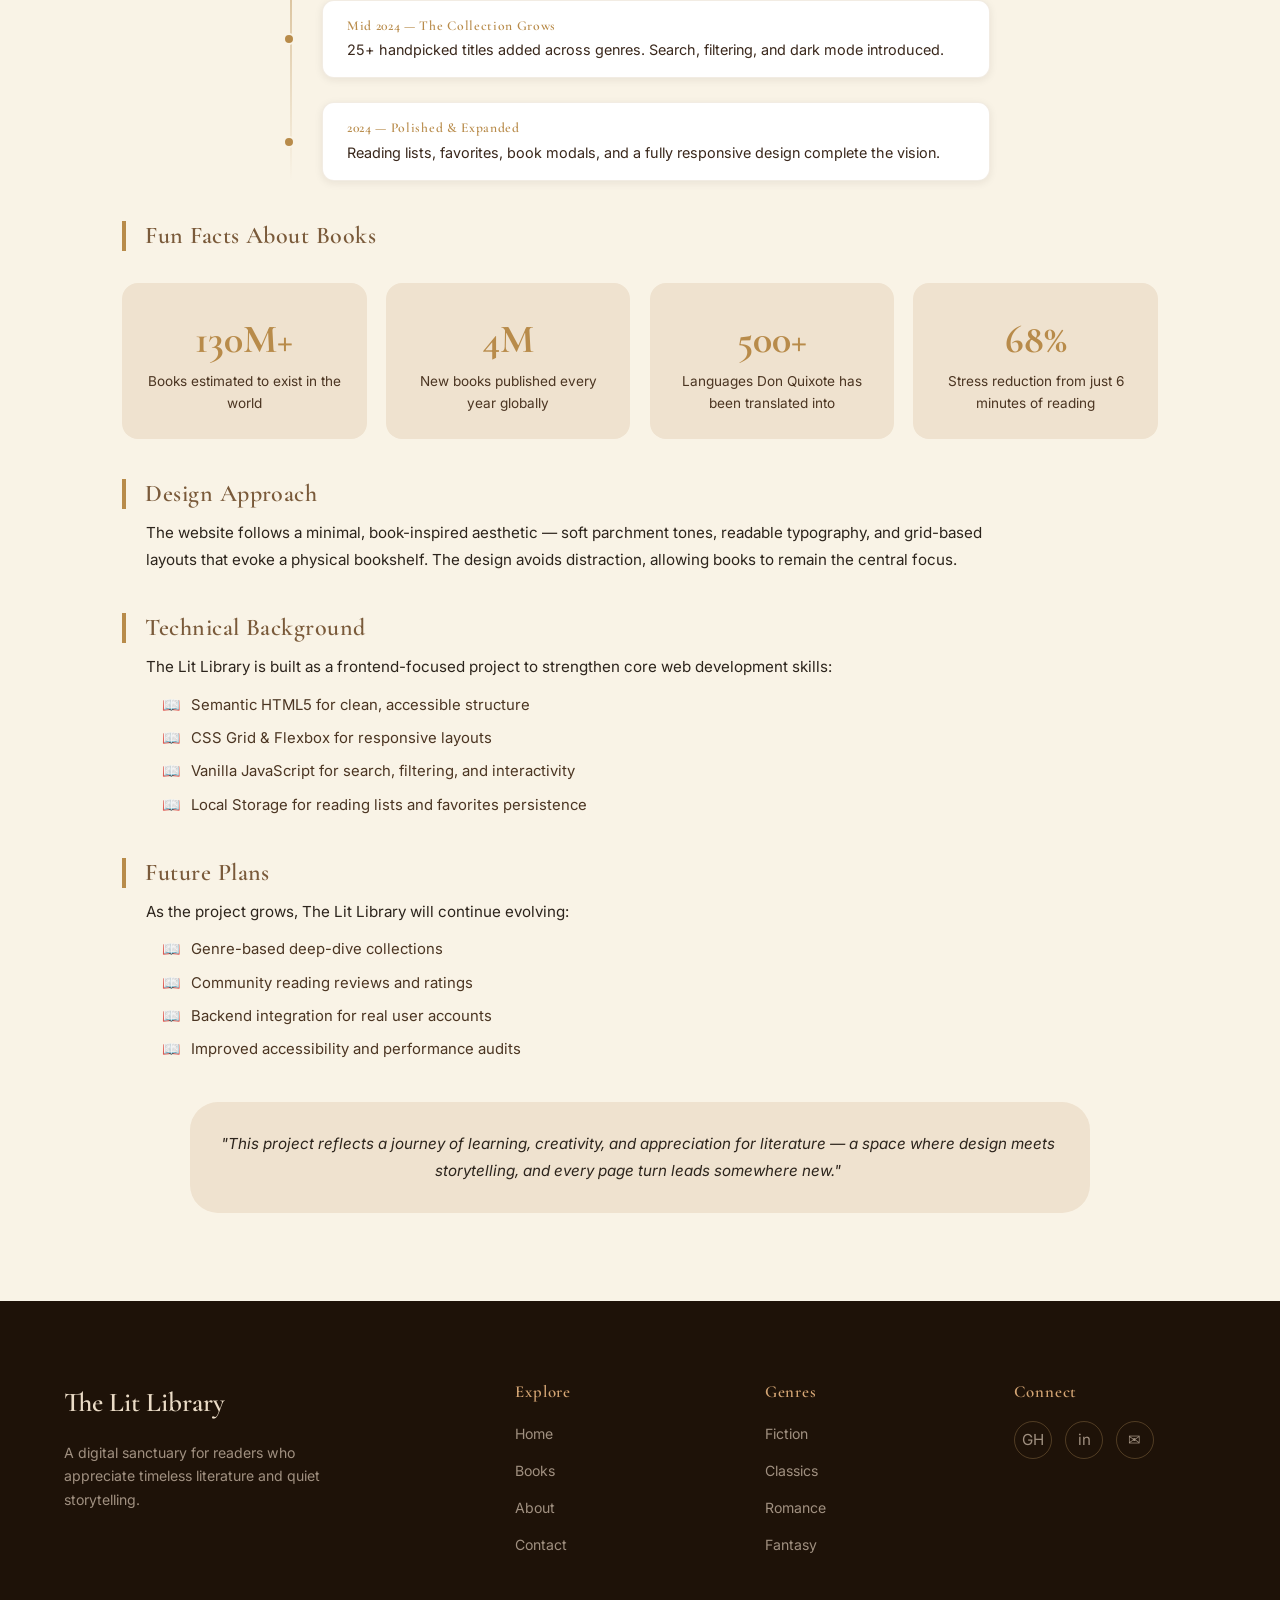
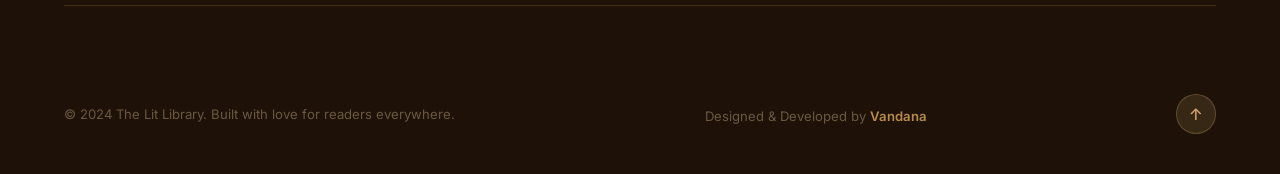
==== commit a1b54d89: "Update about.html" ====
--- a/about.html
+++ b/about.html
@@ -192,6 +192,7 @@
   </div>
   <div class="footer-bottom">
     <p>© 2024 The Lit Library. Built with love for readers everywhere.</p>
+    <p class="footer-credit">Designed &amp; Developed by <strong><a href="https://github.com/VandanaCoder" target="_blank">Vandana</a></strong></p>
     <button class="scroll-top-btn" id="footer-scroll-top" aria-label="Scroll to top">↑</button>
   </div>
 </footer>
--- a/style.css
+++ b/style.css
@@ -1,60 +1,377 @@
-* {
+/* ============================================================
+   THE LIT LIBRARY — style.css
+   Single consolidated stylesheet. No duplicates.
+   Color palette: parchment, espresso, warm taupe, golden accents.
+   ============================================================ */
+
+/* ---------- GOOGLE FONTS ---------- */
+@import url('https://fonts.googleapis.com/css2?family=Cormorant+Garamond:ital,wght@0,300;0,400;0,500;0,600;0,700;1,300;1,400;1,600&family=Inter:wght@300;400;500;600&display=swap');
+
+/* ---------- RESET & ROOT ---------- */
+*, *::before, *::after {
   margin: 0;
   padding: 0;
   box-sizing: border-box;
 }
 
 :root {
-  --deep-parchment: #F9F3E6;
-  --espresso: #2A1B12;
-  --warm-taupe: #8B6B4A;
-  --aged-paper: #EADBC6;
-  --golden-accent: #B88B4A;
+  /* Core palette */
+  --parchment:        #F9F3E6;
+  --aged-paper:       #EADBC6;
+  --espresso:         #2A1B12;
+  --warm-taupe:       #8B6B4A;
+  --golden:           #B88B4A;
+  --golden-light:     #d4a574;
+  --cream:            #efe2cf;
+  --ink:              #1f1a14;
+  --brown-mid:        #7a5a3a;
+  --brown-dark:       #4b3522;
+  --brown-deep:       #3a281c;
+
+  /* Dark mode palette */
+  --dm-bg:            #1a1108;
+  --dm-surface:       #241910;
+  --dm-surface2:      #2e2010;
+  --dm-text:          #e8d5b7;
+  --dm-text-muted:    #a08060;
+  --dm-golden:        #c9975a;
+  --dm-border:        rgba(180,140,90,0.25);
+
+  /* Transitions */
+  --trans-fast:       0.2s ease;
+  --trans-med:        0.35s ease;
+  --trans-slow:       0.5s ease;
+
+  /* Shadows */
+  --shadow-sm:        0 2px 8px rgba(42,27,18,0.08);
+  --shadow-md:        0 6px 20px rgba(42,27,18,0.12);
+  --shadow-lg:        0 12px 40px rgba(42,27,18,0.18);
+}
+
+/* ---------- BASE ELEMENTS ---------- */
+html {
+  scroll-behavior: smooth;
 }
 
 body {
-  font-family: 'Cormorant Garamond', 'Georgia', serif;
-  background: var(--deep-parchment);
-  color: #1f1a14;
-  line-height: 1.55;
-}
-
-@import url('https://fonts.googleapis.com/css2?family=Cormorant+Garamond:wght@300;400;500;600;700&family=Inter:wght@300;400;500&display=swap');
-
-h1, h2, h3, h4 {
+  font-family: 'Cormorant Garamond', Georgia, serif;
+  background: var(--parchment);
+  color: var(--ink);
+  line-height: 1.6;
+  transition: background var(--trans-med), color var(--trans-med);
+}
+
+h1, h2, h3, h4, h5 {
   font-family: 'Cormorant Garamond', serif;
   font-weight: 600;
   letter-spacing: 0.02em;
-}
-
-p, li, a, button {
+  line-height: 1.25;
+}
+
+p, li, a, button, input, textarea, label, span {
   font-family: 'Inter', sans-serif;
 }
 
-.wholebody {
-  background-color: #F9F3E6;
-  background-image: radial-gradient(circle at 10% 20%, rgba(139, 107, 74, 0.03) 2%, transparent 2.5%);
-  background-size: 40px 40px;
-}
-
-/* Navigation */
+a {
+  color: inherit;
+  text-decoration: none;
+}
+
+img {
+  display: block;
+  max-width: 100%;
+}
+
+ul {
+  list-style: none;
+}
+
+/* ---------- DARK MODE ---------- */
+body.dark-mode {
+  background: var(--dm-bg);
+  color: var(--dm-text);
+}
+
+body.dark-mode nav {
+  background: rgba(10, 6, 2, 0.96);
+  border-bottom-color: var(--dm-border);
+}
+
+body.dark-mode .wholebody,
+body.dark-mode .book-wholebody {
+  background-color: var(--dm-bg);
+}
+
+body.dark-mode .Welcome p,
+body.dark-mode .Home-Detail {
+  background: rgba(36, 25, 16, 0.9);
+  color: var(--dm-text);
+}
+
+body.dark-mode .Home-Detail h2,
+body.dark-mode .Home-Detail p {
+  color: var(--dm-text);
+}
+
+body.dark-mode .Tranding-Books h2,
+body.dark-mode .booktitle p {
+  color: var(--dm-text);
+}
+
+body.dark-mode .Books {
+  background: var(--dm-surface);
+}
+
+body.dark-mode .Books h2,
+body.dark-mode .booktype,
+body.dark-mode .booktype2,
+body.dark-mode .booktype3,
+body.dark-mode .booktype4,
+body.dark-mode .booktype5 {
+  color: var(--dm-golden);
+}
+
+body.dark-mode .bookdetail p,
+body.dark-mode .bookdetail1 p,
+body.dark-mode .bookdetail2 p,
+body.dark-mode .bookdetail3 p,
+body.dark-mode .bookdetail4 p,
+body.dark-mode .bookdetail5 p {
+  color: var(--dm-text);
+}
+
+body.dark-mode .aboutus-image {
+  background: rgba(36, 25, 16, 0.92);
+  color: var(--dm-text);
+}
+
+body.dark-mode .aboutus-image h2,
+body.dark-mode .aboutus-image p {
+  color: var(--dm-text);
+}
+
+body.dark-mode .ContactUs {
+  background: var(--dm-surface);
+}
+
+body.dark-mode .connect1 h2,
+body.dark-mode .connect1 p {
+  color: var(--dm-text);
+}
+
+body.dark-mode .About {
+  background: rgba(10, 6, 2, 0.98);
+}
+
+body.dark-mode .book-card {
+  background: var(--dm-surface2);
+  border-color: var(--dm-border);
+}
+
+body.dark-mode .book-card-three h3,
+body.dark-mode .book-card-three .desc {
+  color: var(--dm-text);
+}
+
+body.dark-mode .genre {
+  background: var(--dm-surface);
+  color: var(--dm-golden);
+}
+
+body.dark-mode .search-bar input {
+  background: var(--dm-surface2);
+  border-color: var(--dm-border);
+  color: var(--dm-text);
+}
+
+body.dark-mode .filter-btn {
+  background: var(--dm-surface2);
+  border-color: var(--dm-border);
+  color: var(--dm-text);
+}
+
+body.dark-mode .filter-btn.active {
+  background: var(--dm-golden);
+  color: #1a1108;
+}
+
+body.dark-mode .book-modal-inner {
+  background: var(--dm-surface);
+  color: var(--dm-text);
+}
+
+body.dark-mode .modal-genre-badge {
+  background: var(--dm-surface2);
+  color: var(--dm-golden);
+}
+
+body.dark-mode .featured-book {
+  background: var(--dm-surface);
+}
+
+body.dark-mode .featured-book h3,
+body.dark-mode .featured-book p {
+  color: var(--dm-text);
+}
+
+body.dark-mode .about-section {
+  background: var(--dm-bg);
+  color: var(--dm-text);
+}
+
+body.dark-mode .about-section h1,
+body.dark-mode .about-section h2 {
+  color: var(--dm-golden);
+}
+
+body.dark-mode .about-section p,
+body.dark-mode .about-intro,
+body.dark-mode .about-list li {
+  color: var(--dm-text);
+}
+
+body.dark-mode .about-note,
+body.dark-mode .about-card {
+  background: var(--dm-surface2);
+  color: var(--dm-text);
+}
+
+body.dark-mode .contact-section {
+  background: var(--dm-bg);
+}
+
+body.dark-mode .contact-section h1,
+body.dark-mode .contact-section h2,
+body.dark-mode .contact-intro {
+  color: var(--dm-text);
+}
+
+body.dark-mode .contact-info {
+  background: var(--dm-surface2);
+}
+
+body.dark-mode .contact-info p,
+body.dark-mode .contact-extra-ul li {
+  color: var(--dm-text);
+}
+
+body.dark-mode .contact-form {
+  background: var(--dm-surface2);
+}
+
+body.dark-mode .contact-form input,
+body.dark-mode .contact-form textarea {
+  background: var(--dm-surface);
+  border-color: var(--dm-border);
+  color: var(--dm-text);
+}
+
+body.dark-mode .contact-note {
+  background: var(--dm-surface2);
+  color: var(--dm-text);
+}
+
+body.dark-mode .faq-item {
+  background: var(--dm-surface2);
+  border-color: var(--dm-border);
+}
+
+body.dark-mode .faq-question {
+  color: var(--dm-text);
+}
+
+body.dark-mode .faq-answer {
+  color: var(--dm-text-muted);
+}
+
+body.dark-mode .reading-list-panel {
+  background: var(--dm-surface);
+}
+
+body.dark-mode .reading-list-item {
+  background: var(--dm-surface2);
+  color: var(--dm-text);
+}
+
+body.dark-mode .h1-p {
+  background: var(--dm-bg);
+}
+
+body.dark-mode .book-h1,
+body.dark-mode .book-p {
+  color: var(--dm-text);
+}
+
+/* ---------- SCROLL ANIMATIONS ---------- */
+.fade-in {
+  opacity: 0;
+  transform: translateY(30px);
+  transition: opacity 0.7s ease, transform 0.7s ease;
+}
+
+.fade-in.visible {
+  opacity: 1;
+  transform: translateY(0);
+}
+
+.slide-up {
+  opacity: 0;
+  transform: translateY(50px);
+  transition: opacity 0.6s ease, transform 0.6s ease;
+}
+
+.slide-up.visible {
+  opacity: 1;
+  transform: translateY(0);
+}
+
+/* Staggered animation delays */
+.fade-in:nth-child(2) { transition-delay: 0.1s; }
+.fade-in:nth-child(3) { transition-delay: 0.2s; }
+.fade-in:nth-child(4) { transition-delay: 0.3s; }
+
+/* ---------- NAVIGATION ---------- */
 nav {
   display: flex;
   align-items: center;
   justify-content: space-between;
-  background: rgba(42, 27, 18, 0.92);
-  backdrop-filter: blur(8px);
+  background: rgba(42, 27, 18, 0.96);
+  backdrop-filter: blur(12px);
+  -webkit-backdrop-filter: blur(12px);
   position: fixed;
+  top: 0;
+  left: 0;
   width: 100%;
-  padding: 0.6rem 3rem;
+  padding: 0.75rem 3rem;
   z-index: 1000;
-  border-bottom: 1px solid rgba(210, 180, 140, 0.3);
-}
-
+  border-bottom: 1px solid rgba(210, 180, 140, 0.25);
+  transition: padding var(--trans-med), box-shadow var(--trans-med);
+}
+
+nav.scrolled {
+  padding: 0.5rem 3rem;
+  box-shadow: 0 4px 20px rgba(0,0,0,0.3);
+}
+
+/* Logo */
 nav h1 a {
   text-decoration: none;
   color: #EADBC6;
-  font-size: 1.9rem;
+  font-size: 1.85rem;
+  font-family: 'Cormorant Garamond', serif;
+  letter-spacing: 0.03em;
+  transition: color var(--trans-fast);
+}
+
+nav h1 a:hover {
+  color: var(--golden-light);
+}
+
+/* Nav controls (dark mode + hamburger + links) */
+.nav-controls {
+  display: flex;
+  align-items: center;
+  gap: 1.5rem;
 }
 
 nav ul {
@@ -66,69 +383,197 @@
 nav ul li a {
   color: #F2E6D8;
   text-decoration: none;
-  padding: 0.5rem 0;
-  border-bottom: 1px solid transparent;
-  transition: 0.2s;
-}
-
-nav ul li a:hover {
+  font-size: 0.9rem;
+  font-weight: 400;
+  padding: 0.4rem 0;
+  border-bottom: 2px solid transparent;
+  transition: color var(--trans-fast), border-color var(--trans-fast);
+  letter-spacing: 0.03em;
+}
+
+nav ul li a:hover,
+nav ul li a.active {
   color: #EBCB9B;
-  border-bottom-color: #c7a16b;
-}
-
-button, .rm-button, .book-button {
-  background: #7a5a3a;
+  border-bottom-color: var(--golden-light);
+}
+
+/* Dark mode toggle button */
+.dark-toggle {
+  background: none;
+  border: 1px solid rgba(210, 180, 140, 0.4);
+  color: #EADBC6;
+  width: 36px;
+  height: 36px;
+  border-radius: 50%;
+  cursor: pointer;
+  font-size: 1rem;
+  display: flex;
+  align-items: center;
+  justify-content: center;
+  transition: all var(--trans-fast);
+  padding: 0;
+  flex-shrink: 0;
+}
+
+.dark-toggle:hover {
+  background: rgba(210, 180, 140, 0.15);
+  border-color: var(--golden-light);
+  transform: none;
+}
+
+/* Hamburger */
+.hamburger {
+  display: none;
+  flex-direction: column;
+  gap: 5px;
+  cursor: pointer;
+  background: none;
   border: none;
-  padding: 0.8rem 2rem;
+  padding: 4px;
+}
+
+.hamburger span {
+  display: block;
+  width: 24px;
+  height: 2px;
+  background: #EADBC6;
+  border-radius: 2px;
+  transition: all var(--trans-med);
+}
+
+.hamburger.open span:nth-child(1) {
+  transform: translateY(7px) rotate(45deg);
+}
+.hamburger.open span:nth-child(2) {
+  opacity: 0;
+  transform: scaleX(0);
+}
+.hamburger.open span:nth-child(3) {
+  transform: translateY(-7px) rotate(-45deg);
+}
+
+/* Reading list icon in nav */
+.nav-rl-btn {
+  background: none;
+  border: 1px solid rgba(210, 180, 140, 0.4);
+  color: #EADBC6;
+  width: 36px;
+  height: 36px;
+  border-radius: 50%;
+  cursor: pointer;
+  font-size: 1rem;
+  display: flex;
+  align-items: center;
+  justify-content: center;
+  position: relative;
+  transition: all var(--trans-fast);
+  padding: 0;
+  flex-shrink: 0;
+}
+
+.nav-rl-btn:hover {
+  background: rgba(210, 180, 140, 0.15);
+  border-color: var(--golden-light);
+  transform: none;
+}
+
+.rl-count {
+  position: absolute;
+  top: -4px;
+  right: -4px;
+  background: var(--golden);
+  color: white;
+  font-size: 0.65rem;
+  width: 16px;
+  height: 16px;
+  border-radius: 50%;
+  display: flex;
+  align-items: center;
+  justify-content: center;
+  font-weight: 600;
+}
+
+/* ---------- GLOBAL BUTTON ---------- */
+.btn {
+  display: inline-flex;
+  align-items: center;
+  justify-content: center;
+  gap: 0.4rem;
+  background: var(--brown-mid);
+  border: none;
+  padding: 0.75rem 1.8rem;
   color: white;
   border-radius: 36px;
   cursor: pointer;
-  transition: 0.25s;
+  transition: background var(--trans-fast), transform var(--trans-fast), box-shadow var(--trans-fast);
   font-family: 'Inter', sans-serif;
-}
-
-button:hover, .rm-button:hover, .book-button:hover {
+  font-size: 0.9rem;
+  font-weight: 500;
+  letter-spacing: 0.02em;
+  position: relative;
+  overflow: hidden;
+  text-decoration: none;
+}
+
+.btn:hover {
   background: #936e48;
   transform: translateY(-2px);
-}
-
-.rm-button a, .book-button a {
+  box-shadow: 0 6px 20px rgba(122,90,58,0.35);
+}
+
+.btn:active {
+  transform: translateY(0);
+}
+
+/* Ripple effect */
+.btn::after {
+  content: '';
+  position: absolute;
+  width: 0;
+  height: 0;
+  border-radius: 50%;
+  background: rgba(255,255,255,0.25);
+  top: 50%;
+  left: 50%;
+  transform: translate(-50%, -50%);
+  transition: width 0.4s ease, height 0.4s ease, opacity 0.4s ease;
+  opacity: 0;
+}
+
+.btn:active::after {
+  width: 200px;
+  height: 200px;
+  opacity: 0;
+}
+
+/* Legacy button classes — mapped to .btn */
+button,
+.rm-button,
+.book-button {
+  background: var(--brown-mid);
+  border: none;
+  padding: 0.75rem 1.8rem;
+  color: white;
+  border-radius: 36px;
+  cursor: pointer;
+  transition: background var(--trans-fast), transform var(--trans-fast), box-shadow var(--trans-fast);
+  font-family: 'Inter', sans-serif;
+  font-size: 0.9rem;
+  font-weight: 500;
+}
+
+button:hover,
+.rm-button:hover,
+.book-button:hover {
+  background: #936e48;
+  transform: translateY(-2px);
+  box-shadow: 0 6px 20px rgba(122,90,58,0.35);
+}
+
+.rm-button a,
+.book-button a {
   text-decoration: none;
   color: white;
-}
-
-/* Home Section */
-.homeimage {
- background-image: linear-gradient(rgba(70, 90, 23, 0.2), rgba(61, 40, 34, 0.6)), url(https://i.postimg.cc/GpwkgJ1R/pexels-monstera-2099262.jpg);
-    background-repeat: no-repeat;
-    background-position: center 50%;
-    background-size: cover;
-    min-height: 794px;
-    /* margin-top: 0px;*/
-}
-
-.homeintro {
-  text-align: center;
-  padding-top: 15rem;
-}
-.homeintro h1 {
-  font-size: 3.2rem;
-  color: #2c1d12;
-}
-.homeintro p {
-  font-size: 1.3rem;
-  color: #3e2a1f;
-  font-style: italic;
-}
-
-.Welcome p {
-  max-width: 800px;
-    margin: 2rem auto;
-    text-align: center;
-    background: rgba(255, 248, 235, 0.7);
-    padding: 1.7rem;
-    border-radius: 24px;
-    font-size:17.5px;
 }
 
 .rm-button {
@@ -137,39 +582,227 @@
   margin: 0 auto 2rem auto;
 }
 
+/* ---------- WHOLEBODY WRAPPER ---------- */
+.wholebody {
+  background-color: var(--parchment);
+  background-image: radial-gradient(circle at 10% 20%, rgba(139,107,74,0.03) 2%, transparent 2.5%);
+  background-size: 40px 40px;
+}
+
+/* ============================================================
+   HOME PAGE
+   ============================================================ */
+
+/* --- Hero --- */
+.homeimage {
+  background-image:
+    linear-gradient(rgba(70, 40, 20, 0.35), rgba(40, 20, 10, 0.65)),
+    url('https://i.postimg.cc/GpwkgJ1R/pexels-monstera-2099262.jpg');
+  background-repeat: no-repeat;
+  background-position: center 50%;
+  background-size: cover;
+  min-height: 820px;
+  display: flex;
+  flex-direction: column;
+  align-items: center;
+  justify-content: center;
+  padding-top: 80px;
+}
+
+.homeintro {
+  text-align: center;
+  padding: 0 1.5rem;
+  animation: heroFadeIn 1.2s ease both;
+}
+
+@keyframes heroFadeIn {
+  from { opacity: 0; transform: translateY(30px); }
+  to   { opacity: 1; transform: translateY(0); }
+}
+
+.homeintro h1 {
+  font-size: clamp(2.2rem, 5vw, 4rem);
+  color: #f5ead8;
+  text-shadow: 0 2px 20px rgba(0,0,0,0.5);
+  margin-bottom: 1rem;
+}
+
+.homeintro p {
+  font-size: clamp(1rem, 2vw, 1.3rem);
+  color: #e8d9c4;
+  font-style: italic;
+}
+
+.Welcome {
+  animation: heroFadeIn 1.4s ease 0.2s both;
+}
+
+.Welcome p {
+  max-width: 760px;
+  margin: 2.5rem auto;
+  text-align: center;
+  background: rgba(255, 248, 235, 0.78);
+  padding: 1.8rem 2.2rem;
+  border-radius: 24px;
+  font-size: 1.05rem;
+  line-height: 1.75;
+  color: #2c1d12;
+  backdrop-filter: blur(4px);
+}
+
+/* --- What We Offer panel --- */
 .home-detail-image {
   background-image: url('https://i.postimg.cc/3x9NWGkp/pexels-rabiahanim-7574807.jpg');
   background-repeat: no-repeat;
-      background-position: 50% 50%;
-    background-size: 81% 90%;
-    padding: 186px 800px 195px 0;
+  background-position: left center;
+  background-size: 55% auto;
+  padding: 8rem 4rem 8rem 0rem;
+  min-height: 580px;
+  display: flex;
+  align-items: center;
+  justify-content: flex-end;
+  margin-left: 2rem;
 }
 
 .Home-Detail {
-  max-width: 65%;
-  margin-left: auto;
-  padding: 2rem 4rem 2rem 2rem;
-  background: rgba(249, 243, 230, 0.85);
+  max-width: 48%;
+  padding: 2.5rem 3.5rem;
+  background: rgba(249, 243, 230, 0.9);
   border-radius: 28px;
+  backdrop-filter: blur(4px);
+  box-shadow: var(--shadow-md);
 }
 
 .Home-Detail h2 {
   color: #5c3e25;
-  border-left: 4px solid #b2824a;
+  border-left: 4px solid var(--golden);
   padding-left: 1rem;
-  margin-top: 1rem;
-}
-
-/* ---------- QUOTE SECTION ---------- */
+  margin-top: 1.5rem;
+  margin-bottom: 0.7rem;
+  font-size: 1.5rem;
+}
+
+.Home-Detail h2:first-child {
+  margin-top: 0;
+}
+
+.Home-Detail p {
+  color: #3a281c;
+  padding-left: 1.4rem;
+  margin-bottom: 0.4rem;
+  font-size: 0.95rem;
+  position: relative;
+}
+
+.Home-Detail p::before {
+  content: '›';
+  position: absolute;
+  left: 0;
+  color: var(--golden);
+  font-weight: 700;
+}
+
+/* --- Featured Book of the Week --- */
+.featured-section {
+  padding: 5rem 2rem;
+  background: var(--cream);
+  margin: 0;
+}
+
+.featured-section .section-title {
+  text-align: center;
+  font-size: clamp(1.8rem, 3vw, 2.6rem);
+  color: var(--brown-deep);
+  margin-bottom: 0.5rem;
+}
+
+.featured-section .section-subtitle {
+  text-align: center;
+  color: var(--warm-taupe);
+  font-size: 1rem;
+  margin-bottom: 3rem;
+}
+
+.featured-book {
+  display: flex;
+  gap: 3rem;
+  align-items: center;
+  max-width: 900px;
+  margin: 0 auto;
+  background: var(--parchment);
+  border-radius: 28px;
+  padding: 2.5rem;
+  box-shadow: var(--shadow-md);
+  border: 1px solid rgba(184, 139, 74, 0.2);
+  transition: transform var(--trans-med), box-shadow var(--trans-med);
+}
+
+.featured-book:hover {
+  transform: translateY(-4px);
+  box-shadow: var(--shadow-lg);
+}
+
+.featured-book img {
+  width: 160px;
+  height: 240px;
+  object-fit: cover;
+  border-radius: 12px;
+  box-shadow: var(--shadow-md);
+  flex-shrink: 0;
+}
+
+.featured-book-info {
+  flex: 1;
+}
+
+.featured-badge {
+  display: inline-block;
+  background: var(--golden);
+  color: white;
+  font-size: 0.75rem;
+  font-weight: 600;
+  padding: 0.25rem 0.8rem;
+  border-radius: 20px;
+  letter-spacing: 0.05em;
+  text-transform: uppercase;
+  margin-bottom: 1rem;
+}
+
+.featured-book h3 {
+  font-size: 1.9rem;
+  color: var(--brown-deep);
+  margin-bottom: 0.3rem;
+}
+
+.featured-book .author-name {
+  color: var(--warm-taupe);
+  font-size: 0.95rem;
+  margin-bottom: 1rem;
+}
+
+.featured-book .featured-desc {
+  color: #3a281c;
+  line-height: 1.7;
+  margin-bottom: 1.5rem;
+  font-size: 0.95rem;
+}
+
+.featured-stars {
+  color: var(--golden);
+  font-size: 1.1rem;
+  margin-bottom: 1rem;
+}
+
+/* --- Quote Section --- */
 .Quote {
-  background: linear-gradient(rgba(61, 40, 23, 0.7), rgba(61, 40, 23, 0.7)),
+  background:
+    linear-gradient(rgba(42, 22, 8, 0.72), rgba(42, 22, 8, 0.72)),
     url('https://images.unsplash.com/photo-1506880018603-83d5b814b5a6?w=1200&q=80');
   background-size: cover;
   background-position: center;
-  background-attachment: scroll;
-  padding: 120px 60px;
+  padding: 100px 2rem;
   text-align: center;
-  min-height: 600px;
+  min-height: 560px;
   display: flex;
   flex-direction: column;
   justify-content: center;
@@ -177,566 +810,1820 @@
 }
 
 .Quote h2 {
-  font-size: 2.8rem;
+  font-size: clamp(1.8rem, 3.5vw, 2.8rem);
   color: #ecd9be;
-  margin-bottom: 80px;
+  margin-bottom: 2.5rem;
   letter-spacing: 1px;
-  font-weight: 600;
 }
 
 .quote-detail {
-  max-width: 900px;
+  max-width: 860px;
   margin: 0 auto;
   display: flex;
   flex-direction: column;
   align-items: center;
-  justify-content: center;
 }
 
 #quote-container {
-  background: rgba(255, 255, 255, 0.08);
-  padding: 50px 40px;
+  background: rgba(255, 255, 255, 0.07);
+  padding: 3rem 2.5rem;
   border-radius: 8px;
-  border-left: 5px solid var(--accent-gold);
-  border-right: 5px solid var(--accent-gold);
-  margin-bottom: 40px;
-  min-height: 200px;
+  border-left: 4px solid var(--golden-light);
+  border-right: 4px solid var(--golden-light);
+  margin-bottom: 2.5rem;
+  min-height: 180px;
+  width: 100%;
   display: flex;
   flex-direction: column;
   justify-content: center;
   align-items: center;
-  transition: all 0.5s ease;
+  transition: opacity var(--trans-slow), transform var(--trans-slow);
 }
 
 #quote-text {
   color: #fef3e0;
-  font-size: 1.6rem;
+  font-size: clamp(1.1rem, 2vw, 1.55rem);
   font-style: italic;
-  margin-bottom: 25px;
-  line-height: 1.8;
-  letter-spacing: 0.5px;
+  margin-bottom: 1.5rem;
+  line-height: 1.85;
   font-weight: 300;
+  font-family: 'Cormorant Garamond', serif;
 }
 
 #quote-author {
-  color:#f1d2b0fa;
-  font-size: 1.1rem;
-  font-style: normal;
+  color: #f1d2b0;
+  font-size: 1rem;
   font-weight: 600;
   letter-spacing: 1px;
 }
 
 .quote-buttons {
   display: flex;
-  gap: 20px;
+  gap: 0.8rem;
   justify-content: center;
   flex-wrap: wrap;
 }
 
-#new-quote-btn {
-  padding: 14px 35px;
-  font-size: 1rem;
-  /* background: linear-gradient(135deg, #d4a574, #c9956a);
-  color:#3d2817; */
-  border: none;
+.quote-buttons button {
+  padding: 0.65rem 1.4rem;
+  font-size: 0.85rem;
+  background: rgba(255,255,255,0.1);
+  border: 1px solid rgba(210,180,140,0.4);
+  color: #EADBC6;
   border-radius: 50px;
   cursor: pointer;
-  box-shadow:  0 4px 15px rgba(0, 0, 0, 0.1);
-  transition: all 0.3s ease;
-  font-weight: 600;
-  letter-spacing: 0.5px;
+  transition: all var(--trans-fast);
+  font-weight: 500;
+}
+
+.quote-buttons button:hover {
+  background: rgba(210,180,140,0.25);
+  border-color: var(--golden-light);
+  transform: translateY(-2px);
+  color: #fef3e0;
+}
+
+#new-quote-btn {
+  background: var(--golden) !important;
+  border-color: var(--golden) !important;
+  color: white !important;
 }
 
 #new-quote-btn:hover {
-  transform: translateY(-3px);
-  box-shadow:  0 4px 15px rgba(0, 0, 0, 0.1);
-  background: linear-gradient(135deg, #c9956a, #d4a574);
+  background: var(--golden-light) !important;
+  border-color: var(--golden-light) !important;
 }
 
 .quote-info {
-  color: #f1d2b0fa;
-  font-size: 0.9rem;
-  margin-top: 30px;
-  opacity: 0.8;
-}
-
-/* Trending Books */
+  color: #f1d2b0;
+  font-size: 0.85rem;
+  margin-top: 1.5rem;
+  opacity: 0.75;
+}
+
+/* --- Trending Books --- */
 .Tranding-Books {
-  padding: 5.5rem 0;
+  padding: 5.5rem 2rem;
   text-align: center;
 }
+
 .Tranding-Books h2 {
-  font-size: 3.2rem;
-  color: #3a281c;
-}
+  font-size: clamp(1.8rem, 3.5vw, 3rem);
+  color: var(--brown-deep);
+  margin-bottom: 0.5rem;
+}
+
+.Tranding-Books > p {
+  color: var(--warm-taupe);
+  max-width: 600px;
+  margin: 0 auto 3rem;
+  font-size: 0.95rem;
+}
+
 .Tranding-Books-Details {
-      display: flex;
-    flex-wrap: wrap;
-    justify-content: center;
-    gap: 3.5rem;
-    margin: 3rem 0;
-}
+  display: flex;
+  flex-wrap: wrap;
+  justify-content: center;
+  gap: 3rem;
+  margin: 0 auto 3rem;
+  max-width: 1000px;
+}
+
 .all-three {
-  width: 180px;
-  transition: 0.2s;
-}
+  width: 175px;
+  cursor: pointer;
+  transition: transform var(--trans-fast);
+}
+
 .all-three:hover {
-  transform: scale(1.03);
-}
+  transform: translateY(-6px);
+}
+
 .bookimage img {
   width: 100%;
-  height: 270px;
+  height: 265px;
   object-fit: cover;
   border-radius: 12px;
-}
+  box-shadow: var(--shadow-md);
+  transition: box-shadow var(--trans-fast);
+}
+
+.all-three:hover .bookimage img {
+  box-shadow: var(--shadow-lg);
+}
+
 .booktitle p {
   font-weight: 600;
   margin-top: 0.8rem;
-  color: #4b3522;
-}
-
-/* Books Category */
+  color: var(--brown-dark);
+  font-size: 0.9rem;
+}
+
+/* --- Book Categories --- */
 .Books {
-  background:#efe2cfad;
-  padding: 4rem 2rem;
+  background: #efe2cfad;
+  padding: 4.5rem 2rem;
   border-radius: 48px;
-  margin: 0 3rem 0 3rem;
-}
+  margin: 0 3rem;
+}
+
 .Books h2 {
   text-align: center;
-  font-size: 2rem;
+  font-size: clamp(1.6rem, 2.5vw, 2.2rem);
   color: #4e3622;
-}
+  margin-bottom: 2rem;
+}
+
 .booktype, .booktype2, .booktype3, .booktype4, .booktype5 {
-  font-size: 1.6rem;
+  font-size: 1.5rem;
   text-align: center;
   color: #8b5a2b;
   margin-top: 1.5rem;
-}
-.bookdetail p, .bookdetail1 p, .bookdetail2 p, .bookdetail3 p, .bookdetail4 p, .bookdetail5 p {
-  max-width: 800px;
+  font-family: 'Cormorant Garamond', serif;
+  font-weight: 600;
+}
+
+.bookdetail p,
+.bookdetail1 p,
+.bookdetail2 p,
+.bookdetail3 p,
+.bookdetail4 p,
+.bookdetail5 p {
+  max-width: 700px;
   margin: 0.5rem auto;
   text-align: center;
-}
-
-/* About Us Section */
+  color: #3a281c;
+  font-size: 0.95rem;
+}
+
+/* --- About Us Home Section --- */
 .AboutUs {
   background-image: url('https://i.postimg.cc/W3YS54vD/Books-Cats-Furrever-books-cats-library-bookstore.jpg');
   background-size: 35% auto;
-  background-position: 92% center;
+  background-position: 95% center;
   background-repeat: no-repeat;
-  min-height: 630px;
-  padding: 3rem;
+  min-height: 580px;
+  padding: 4rem 4rem;
   margin: 4rem 0 2rem 0;
-}
+  display: flex;
+  align-items: center;
+}
+
 .aboutus-image {
-  max-width: 55%;
-  background: rgba(237, 222, 205 , 0.85);
-  backdrop-filter: blur(3px);
+  max-width: 52%;
+  background: rgba(237, 222, 205, 0.88);
+  backdrop-filter: blur(4px);
   border-radius: 28px;
-  padding: 2rem;
-}
+  padding: 2.5rem;
+  box-shadow: var(--shadow-md);
+}
+
 .aboutus-image h2 {
   color: #4e2f1a;
-}
-
-/* Contact Section */
+  font-size: 1.3rem;
+  margin-bottom: 0.4rem;
+  border-left: 3px solid var(--golden);
+  padding-left: 0.8rem;
+}
+
+.aboutus-image p {
+  color: #2c241c;
+  margin-bottom: 1rem;
+  font-size: 0.95rem;
+  padding-left: 0.8rem;
+}
+
+/* --- Contact Us Home Section --- */
 .ContactUs {
-  padding: 5rem 12rem;
-    background: #e8d9c8;
-    border-radius: 40px;
-    margin: 3rem 6rem 2.5rem 6rem;
+  padding: 5rem 4rem;
+  background: #e8d9c8;
+  border-radius: 40px;
+  margin: 3rem 6rem 2.5rem;
+}
+
+.ContactUs h2:first-child {
+  text-align: center;
+  font-size: clamp(1.6rem, 2.5vw, 2.2rem);
+  color: #4e3622;
+  margin-bottom: 2rem;
 }
 
 .connect {
   display: grid;
   grid-template-columns: repeat(2, 1fr);
   gap: 2rem;
-  max-width: 1000px;
-  margin: auto;
-  margin-top: 5px;
-}
-.connect1 h2, .connect1 p {
-  text-align: left;
+  max-width: 900px;
+  margin: 0 auto;
+}
+
+.connect1 {
+  padding: 1.2rem;
+}
+
+.connect1 h2 {
+  color: #4e2f1a;
+  font-size: 1.2rem;
+  margin-bottom: 0.5rem;
+}
+
+.connect1 p {
   color: #2e241c;
-}
+  font-size: 0.9rem;
+  margin-bottom: 0.3rem;
+}
+
 .connect1 a {
   color: #8b5a3c;
   text-decoration: none;
-}
-
-/* Footer */
+  transition: color var(--trans-fast);
+}
+
+.connect1 a:hover {
+  color: var(--golden);
+}
+
+/* --- Footer --- */
+.site-footer {
+  background: #1e1208;
+  padding: 5rem 4rem 2.5rem;
+  color: #e8d5b7;
+}
+
+.footer-top {
+  display: grid;
+  grid-template-columns: 2fr 1fr 1fr 1fr;
+  gap: 3rem;
+  max-width: 1200px;
+  margin: 0 auto 4rem;
+  padding-bottom: 3rem;
+  border-bottom: 1px solid rgba(200, 160, 100, 0.2);
+}
+
+.footer-brand .footer-logo {
+  font-family: 'Cormorant Garamond', serif;
+  font-size: 1.7rem;
+  color: var(--aged-paper);
+  font-weight: 600;
+  margin-bottom: 1rem;
+  display: block;
+}
+
+.footer-brand p {
+  color: #a09080;
+  font-size: 0.88rem;
+  line-height: 1.7;
+  max-width: 260px;
+}
+
+.footer-col h4 {
+  font-family: 'Cormorant Garamond', serif;
+  color: var(--golden-light);
+  font-size: 1.05rem;
+  margin-bottom: 1.2rem;
+  letter-spacing: 0.05em;
+}
+
+.footer-col ul {
+  list-style: none;
+  display: flex;
+  flex-direction: column;
+  gap: 0.7rem;
+}
+
+.footer-col ul li a {
+  color: #a09080;
+  text-decoration: none;
+  font-size: 0.88rem;
+  transition: color var(--trans-fast);
+}
+
+.footer-col ul li a:hover {
+  color: var(--golden-light);
+}
+
+.footer-social-links {
+  display: flex;
+  gap: 0.8rem;
+  flex-wrap: wrap;
+}
+
+.social-icon {
+  width: 38px;
+  height: 38px;
+  border-radius: 50%;
+  border: 1px solid rgba(200,160,100,0.3);
+  display: flex;
+  align-items: center;
+  justify-content: center;
+  color: #a09080;
+  text-decoration: none;
+  font-size: 0.95rem;
+  transition: all var(--trans-fast);
+}
+
+.social-icon:hover {
+  background: rgba(200,160,100,0.15);
+  border-color: var(--golden-light);
+  color: var(--golden-light);
+  transform: translateY(-2px);
+}
+
+.footer-bottom {
+  display: flex;
+  align-items: center;
+  justify-content: space-between;
+  max-width: 1200px;
+  margin: 0 auto;
+  padding-top: 1.5rem;
+  gap: 1rem;
+  flex-wrap: wrap;
+}
+
+.footer-bottom p {
+  color: #6a5840;
+  font-size: 0.82rem;
+}
+
+.scroll-top-btn {
+  width: 40px;
+  height: 40px;
+  border-radius: 50%;
+  background: rgba(200,160,100,0.15);
+  border: 1px solid rgba(200,160,100,0.3);
+  color: var(--golden-light);
+  cursor: pointer;
+  display: flex;
+  align-items: center;
+  justify-content: center;
+  font-size: 1rem;
+  transition: all var(--trans-fast);
+  padding: 0;
+}
+
+.scroll-top-btn:hover {
+  background: rgba(200,160,100,0.25);
+  border-color: var(--golden-light);
+  transform: translateY(-2px);
+}
+
+/* Legacy footer (About section) kept for compatibility */
 .About {
   background: #2a1b12e0;
-  backdrop-filter: blur(12px);
-  padding: 5.5rem 1rem;
-}
+  padding: 5rem 2rem;
+}
+
 .aboutcenter {
   text-align: center;
   color: #f7ecd9;
-}
+  margin-bottom: 2rem;
+}
+
+.aboutcenter p {
+  font-style: italic;
+  color: #c9b08a;
+  margin-top: 0.5rem;
+}
+
 .endheadline {
   display: flex;
-  justify-content: space-between;
+  justify-content: space-around;
   max-width: 1000px;
-  margin: auto;
+  margin: 0 auto;
   color: #f3e4cf;
-}
+  gap: 2rem;
+}
+
+.endheadline h3 {
+  color: var(--golden-light);
+  margin-bottom: 0.5rem;
+  font-size: 1rem;
+  letter-spacing: 0.1em;
+}
+
+.endheadline p {
+  color: #b09070;
+  font-size: 0.88rem;
+}
+
 .endheadline a {
   color: #decbae;
   text-decoration: none;
-}
-
-@media (max-width: 1000px) {
-  nav { padding: 0.6rem 1.5rem; }
-  .Home-Detail { max-width: 80%; margin: 1rem auto; }
-  .aboutus-image { max-width: 80%; }
-  .endheadline { flex-direction: column; gap: 1.5rem; text-align: center; }
-}
-@media (max-width: 780px) {
-  nav ul { gap: 0.8rem; }
-  .homeintro h1 { font-size: 2rem; }
-  .connect { grid-template-columns: 1fr; }
-}
-
-
-
-
-
-
-
-
-
-* { margin: 0; padding: 0; box-sizing: border-box; }
-:root { --deep-parchment: #F9F3E6; --espresso: #2A1B12; --warm-taupe: #8B6B4A; }
-body { font-family: 'Cormorant Garamond', 'Georgia', serif; background: var(--deep-parchment); }
-@import url('https://fonts.googleapis.com/css2?family=Cormorant+Garamond:wght@400;600;700&family=Inter:wght@300;400&display=swap');
-h1, h2 { font-family: 'Cormorant Garamond', serif; font-weight: 600; }
-p, li { font-family: 'Inter', sans-serif; }
-
-nav {
+  transition: color var(--trans-fast);
+}
+
+.endheadline a:hover {
+  color: var(--golden-light);
+}
+
+.footer-credit {
+  font-size: 0.8rem;
+  color: var(--warm-taupe);
+  margin-top: 0.3rem;
+  font-family: 'Inter', sans-serif;
+}
+.footer-credit strong {
+  color: var(--golden);
+  font-weight: 600;
+}
+body.dark-mode .footer-credit {
+  color: var(--dm-text-muted);
+}
+body.dark-mode .footer-credit strong {
+  color: var(--dm-golden);
+}
+
+/* ============================================================
+   BOOKS PAGE
+   ============================================================ */
+
+.book-wholebody {
+  background-color: var(--parchment);
+  padding-top: 85px;
+  padding-bottom: 5rem;
+  min-height: 100vh;
+}
+
+.h1-p {
+  text-align: center;
+  padding: 3.5rem 2rem 1.5rem;
+}
+
+.book-h1 {
+  font-size: clamp(2rem, 4vw, 2.8rem);
+  color: var(--brown-deep);
+  margin-bottom: 0.8rem;
+}
+
+.book-p {
+  color: #4f3a28;
+  max-width: 680px;
+  margin: 0 auto;
+  font-size: 0.95rem;
+  line-height: 1.7;
+}
+
+/* --- Search Bar --- */
+.search-bar {
+  max-width: 600px;
+  margin: 2rem auto 1.5rem;
+  padding: 0 2rem;
+  position: relative;
+}
+
+.search-bar input {
+  width: 100%;
+  padding: 0.9rem 1.4rem 0.9rem 3rem;
+  border: 1.5px solid #d4c0a4;
+  border-radius: 50px;
+  font-size: 0.95rem;
+  background: white;
+  color: var(--ink);
+  transition: border-color var(--trans-fast), box-shadow var(--trans-fast);
+  font-family: 'Inter', sans-serif;
+}
+
+.search-bar input:focus {
+  outline: none;
+  border-color: var(--golden);
+  box-shadow: 0 0 0 3px rgba(184,139,74,0.15);
+}
+
+.search-bar::before {
+  content: '🔍';
+  position: absolute;
+  left: 3rem;
+  top: 50%;
+  transform: translateY(-50%);
+  font-size: 0.9rem;
+  pointer-events: none;
+}
+
+/* --- Filter Buttons --- */
+.filter-bar {
+  display: flex;
+  flex-wrap: wrap;
+  gap: 0.6rem;
+  justify-content: center;
+  padding: 0 2rem 2rem;
+  max-width: 1000px;
+  margin: 0 auto;
+}
+
+.filter-btn {
+  padding: 0.45rem 1.1rem;
+  border: 1.5px solid #d4c0a4;
+  background: white;
+  color: #5a4030;
+  border-radius: 50px;
+  cursor: pointer;
+  font-size: 0.85rem;
+  font-family: 'Inter', sans-serif;
+  font-weight: 500;
+  transition: all var(--trans-fast);
+}
+
+.filter-btn:hover {
+  border-color: var(--golden);
+  background: #fdf6ec;
+  transform: none;
+  box-shadow: none;
+}
+
+.filter-btn.active {
+  background: var(--brown-mid);
+  border-color: var(--brown-mid);
+  color: white;
+}
+
+/* --- No results message --- */
+.no-results {
+  text-align: center;
+  color: var(--warm-taupe);
+  padding: 4rem 2rem;
+  font-size: 1.1rem;
+  display: none;
+}
+
+/* --- Books Grid --- */
+.books-grid {
+  display: grid;
+  grid-template-columns: repeat(auto-fill, minmax(195px, 215px));
+  justify-content: center;
+  gap: 2.5rem 2rem;
+  padding: 1rem 2rem 4rem;
+  max-width: 1400px;
+  margin: 0 auto;
+}
+
+/* --- Book Card --- */
+.book-card {
+  background: white;
+  border-radius: 16px;
+  overflow: hidden;
+  box-shadow: var(--shadow-sm);
+  border: 1px solid rgba(212,192,164,0.4);
+  transition: transform var(--trans-med), box-shadow var(--trans-med);
+  cursor: pointer;
+  display: flex;
+  flex-direction: column;
+  position: relative;
+}
+
+.book-card:hover {
+  transform: translateY(-8px);
+  box-shadow: var(--shadow-lg);
+}
+
+/* Heart (favorites) icon */
+.heart-btn {
+  position: absolute;
+  top: 10px;
+  right: 10px;
+  width: 32px;
+  height: 32px;
+  border-radius: 50%;
+  background: rgba(255,255,255,0.85);
+  border: none;
+  font-size: 1rem;
+  cursor: pointer;
+  display: flex;
+  align-items: center;
+  justify-content: center;
+  z-index: 2;
+  transition: all var(--trans-fast);
+  padding: 0;
+  box-shadow: 0 2px 8px rgba(0,0,0,0.12);
+}
+
+.heart-btn:hover {
+  transform: scale(1.15);
+  background: white;
+}
+
+.heart-btn.favorited {
+  color: #e74c3c;
+}
+
+.book-card img {
+  width: 100%;
+  height: 275px;
+  object-fit: cover;
+  transition: transform var(--trans-slow);
+}
+
+.book-card:hover img {
+  transform: scale(1.04);
+}
+
+.book-card-three {
+  text-align: center;
+  padding: 1rem 0.9rem 1.2rem;
+  flex: 1;
+  display: flex;
+  flex-direction: column;
+  align-items: center;
+  gap: 0.35rem;
+}
+
+.book-card-three h3 {
+  color: var(--brown-dark);
+  font-size: 1.05rem;
+  line-height: 1.3;
+}
+
+.author {
+  font-size: 0.8rem;
+  color: var(--warm-taupe);
+}
+
+.desc {
+  font-size: 0.8rem;
+  color: #5e4a34;
+  line-height: 1.5;
+}
+
+.genre {
+  font-size: 0.72rem;
+  color: #8b6030;
+  background: var(--cream);
+  padding: 0.2rem 0.65rem;
+  border-radius: 20px;
+  display: inline-block;
+}
+
+/* Rating stars on card */
+.card-stars {
+  color: var(--golden);
+  font-size: 0.8rem;
+  letter-spacing: 1px;
+}
+
+/* Card action buttons */
+.card-actions {
+  display: flex;
+  gap: 0.5rem;
+  margin-top: 0.6rem;
+  width: 100%;
+  justify-content: center;
+}
+
+.card-actions button {
+  padding: 0.4rem 0.9rem;
+  font-size: 0.78rem;
+  border-radius: 20px;
+}
+
+.read-more-btn {
+  background: var(--brown-mid) !important;
+  color: white !important;
+  border: none !important;
+}
+
+.add-rl-btn {
+  background: transparent !important;
+  color: var(--brown-mid) !important;
+  border: 1px solid var(--brown-mid) !important;
+}
+
+.add-rl-btn.in-list {
+  background: var(--golden) !important;
+  color: white !important;
+  border-color: var(--golden) !important;
+}
+
+.add-rl-btn:hover {
+  background: var(--cream) !important;
+}
+
+/* ============================================================
+   BOOK MODAL
+   ============================================================ */
+.book-modal-overlay {
+  position: fixed;
+  inset: 0;
+  background: rgba(30, 18, 8, 0.75);
+  z-index: 2000;
+  display: flex;
+  align-items: center;
+  justify-content: center;
+  padding: 1.5rem;
+  opacity: 0;
+  pointer-events: none;
+  transition: opacity var(--trans-med);
+  backdrop-filter: blur(4px);
+}
+
+.book-modal-overlay.open {
+  opacity: 1;
+  pointer-events: all;
+}
+
+.book-modal-inner {
+  background: var(--parchment);
+  border-radius: 24px;
+  max-width: 740px;
+  width: 100%;
+  max-height: 90vh;
+  overflow-y: auto;
+  padding: 2.5rem;
+  position: relative;
+  transform: scale(0.92) translateY(20px);
+  transition: transform var(--trans-med);
+  box-shadow: 0 20px 60px rgba(0,0,0,0.4);
+}
+
+.book-modal-overlay.open .book-modal-inner {
+  transform: scale(1) translateY(0);
+}
+
+.modal-close {
+  position: absolute;
+  top: 1.2rem;
+  right: 1.5rem;
+  background: none;
+  border: none;
+  font-size: 1.5rem;
+  cursor: pointer;
+  color: var(--warm-taupe);
+  line-height: 1;
+  padding: 0;
+  transition: color var(--trans-fast);
+}
+
+.modal-close:hover {
+  color: var(--brown-deep);
+  transform: none;
+  box-shadow: none;
+  background: none;
+}
+
+.modal-body {
+  display: flex;
+  gap: 2rem;
+  align-items: flex-start;
+}
+
+.modal-cover {
+  width: 150px;
+  height: 220px;
+  object-fit: cover;
+  border-radius: 12px;
+  box-shadow: var(--shadow-md);
+  flex-shrink: 0;
+}
+
+.modal-info h2 {
+  font-size: 1.8rem;
+  color: var(--brown-deep);
+  margin-bottom: 0.3rem;
+}
+
+.modal-author {
+  color: var(--warm-taupe);
+  font-size: 0.9rem;
+  margin-bottom: 0.8rem;
+}
+
+.modal-genre-badge {
+  display: inline-block;
+  background: var(--cream);
+  color: #8b6030;
+  font-size: 0.78rem;
+  padding: 0.25rem 0.8rem;
+  border-radius: 20px;
+  margin-bottom: 1rem;
+}
+
+.modal-stars {
+  color: var(--golden);
+  font-size: 1rem;
+  margin-bottom: 1rem;
+}
+
+.modal-desc {
+  color: #3a281c;
+  font-size: 0.93rem;
+  line-height: 1.75;
+  margin-bottom: 1.2rem;
+}
+
+.modal-quote {
+  background: var(--cream);
+  border-left: 4px solid var(--golden);
+  padding: 1rem 1.2rem;
+  border-radius: 0 12px 12px 0;
+  font-style: italic;
+  font-size: 0.9rem;
+  color: #4a3020;
+  margin-bottom: 1rem;
+}
+
+.modal-why {
+  font-size: 0.88rem;
+  color: var(--warm-taupe);
+  line-height: 1.65;
+}
+
+.modal-why strong {
+  color: var(--brown-dark);
+  display: block;
+  margin-bottom: 0.3rem;
+}
+
+.modal-actions {
+  display: flex;
+  gap: 0.8rem;
+  margin-top: 1.5rem;
+  flex-wrap: wrap;
+}
+
+.modal-actions button {
+  padding: 0.6rem 1.3rem;
+  font-size: 0.85rem;
+  border-radius: 20px;
+}
+
+/* ============================================================
+   READING LIST PANEL
+   ============================================================ */
+.reading-list-panel {
+  position: fixed;
+  top: 0;
+  right: -380px;
+  width: 360px;
+  height: 100vh;
+  background: var(--parchment);
+  z-index: 1500;
+  box-shadow: -8px 0 30px rgba(0,0,0,0.2);
+  transition: right var(--trans-med);
+  display: flex;
+  flex-direction: column;
+  overflow: hidden;
+}
+
+.reading-list-panel.open {
+  right: 0;
+}
+
+.rl-header {
+  padding: 1.5rem 1.5rem 1rem;
+  border-bottom: 1px solid rgba(212,192,164,0.5);
   display: flex;
   align-items: center;
   justify-content: space-between;
-  background: rgba(42, 27, 18, 0.92);
-  backdrop-filter: blur(8px);
-  position: fixed;
-  width: 100%;
-  padding: 0.6rem 3rem;
-  z-index: 1000;
-  border-bottom: 1px solid rgba(210, 180, 140, 0.3);
-}
-nav h1 a { text-decoration: none; color: #EADBC6; font-size: 1.9rem; }
-nav ul { display: flex; gap: 2rem; list-style: none; }
-nav ul li a { color: #F2E6D8; text-decoration: none; padding: 0.5rem 0; border-bottom: 1px solid transparent; transition: 0.2s; }
-nav ul li a:hover { color: #EBCB9B; border-bottom-color: #c7a16b; }
+  background: var(--cream);
+  padding-top: calc(0.1rem + 18px);
+}
+
+.rl-header h3 {
+  font-size: 1.3rem;
+  color: var(--brown-deep);
+}
+
+.rl-close {
+  background: none;
+  border: none;
+  font-size: 1.3rem;
+  cursor: pointer;
+  color: var(--warm-taupe);
+  padding: 0;
+}
+
+.rl-close:hover {
+  color: var(--brown-deep);
+  transform: none;
+  box-shadow: none;
+  background: none;
+}
+
+.rl-list {
+  flex: 1;
+  overflow-y: auto;
+  padding: 1rem;
+  display: flex;
+  flex-direction: column;
+  gap: 0.8rem;
+}
+
+.rl-empty {
+  text-align: center;
+  color: var(--warm-taupe);
+  font-size: 0.9rem;
+  padding: 2rem;
+}
+
+.reading-list-item {
+  background: white;
+  border-radius: 12px;
+  padding: 0.9rem 1rem;
+  display: flex;
+  align-items: center;
+  gap: 0.8rem;
+  box-shadow: var(--shadow-sm);
+  border: 1px solid rgba(212,192,164,0.3);
+}
+
+.reading-list-item img {
+  width: 42px;
+  height: 58px;
+  object-fit: cover;
+  border-radius: 6px;
+  flex-shrink: 0;
+}
+
+.rl-item-info {
+  flex: 1;
+  min-width: 0;
+}
+
+.rl-item-info strong {
+  display: block;
+  font-family: 'Cormorant Garamond', serif;
+  font-size: 0.95rem;
+  color: var(--brown-dark);
+  white-space: nowrap;
+  overflow: hidden;
+  text-overflow: ellipsis;
+}
+
+.rl-item-info span {
+  font-size: 0.78rem;
+  color: var(--warm-taupe);
+}
+
+.rl-remove {
+  background: none;
+  border: none;
+  cursor: pointer;
+  color: #c0a080;
+  font-size: 1rem;
+  padding: 0;
+  transition: color var(--trans-fast);
+  flex-shrink: 0;
+}
+
+.rl-remove:hover {
+  color: #c0392b;
+  transform: none;
+  box-shadow: none;
+  background: none;
+}
+
+/* ============================================================
+   ABOUT PAGE
+   ============================================================ */
 
 .about-section {
-  background-color: #F9F3E6;
-  padding-top: 100px;
-  padding-bottom: 4rem;
-  max-width: 900px;
+  background-color: var(--parchment);
+  padding: 110px 2rem 5rem;
+  max-width: 1100px;
   margin: 0 auto;
 }
+
 .about-section h1 {
   text-align: center;
-  font-size: 3rem;
-  color: #3a281c;
+  font-size: clamp(2rem, 4vw, 3.2rem);
+  color: var(--brown-deep);
   margin-bottom: 1rem;
 }
+
 .about-intro {
   text-align: center;
   max-width: 800px;
-  margin: 0 auto 2rem;
-  font-size: 1.1rem;
+  margin: 0 auto 3rem;
+  font-size: 1.05rem;
   color: #4f3a28;
-  line-height: 1.6;
-}
+  line-height: 1.75;
+}
+
+/* Cards grid */
+.about-cards {
+  display: grid;
+  grid-template-columns: repeat(auto-fit, minmax(260px, 1fr));
+  gap: 1.5rem;
+  margin: 2.5rem 0;
+}
+
+.about-card {
+  background: white;
+  border-radius: 20px;
+  padding: 2rem;
+  box-shadow: var(--shadow-sm);
+  border: 1px solid rgba(212,192,164,0.35);
+  transition: transform var(--trans-med), box-shadow var(--trans-med);
+}
+
+.about-card:hover {
+  transform: translateY(-4px);
+  box-shadow: var(--shadow-md);
+}
+
+.about-card-icon {
+  font-size: 2rem;
+  margin-bottom: 1rem;
+  display: block;
+}
+
+.about-card h3 {
+  color: var(--brown-dark);
+  font-size: 1.25rem;
+  margin-bottom: 0.7rem;
+}
+
+.about-card p {
+  color: #4f3a28;
+  font-size: 0.92rem;
+  line-height: 1.7;
+}
+
+/* Section headings */
 .about-section h2 {
-  color: #7a5a3a;
-  margin: 2rem 0 0.5rem;
-  padding-left: 2rem;
-  border-left: 4px solid #b2824a;
-}
-.about-section p {
+  color: var(--brown-mid);
+  margin: 2.5rem 0 0.7rem;
+  padding-left: 1.2rem;
+  border-left: 4px solid var(--golden);
+  font-size: 1.5rem;
+}
+
+.about-section > p {
   color: #2c241c;
   max-width: 900px;
-  margin: 0.5rem 0 1rem;
-  padding-left: 2rem;
-  line-height: 1.6;
-}
+  padding-left: 1.5rem;
+  line-height: 1.75;
+  font-size: 0.95rem;
+  margin-bottom: 0.5rem;
+}
+
 .about-list {
   list-style: none;
-  padding-left: 3rem;
-  margin: 1rem 0;
-}
+  padding-left: 2.5rem;
+  margin: 0.8rem 0 1.5rem;
+}
+
 .about-list li {
-  color: #4b3522;
-  margin: 0.5rem 0;
+  color: var(--brown-dark);
+  margin: 0.6rem 0;
   position: relative;
-  padding-left: 1.5rem;
-}
+  padding-left: 1.8rem;
+  font-size: 0.93rem;
+}
+
 .about-list li::before {
   content: "📖";
   position: absolute;
   left: 0;
-  color: #b2824a;
-}
+}
+
+/* Timeline */
+.timeline {
+  position: relative;
+  max-width: 700px;
+  margin: 2rem auto;
+  padding-left: 2rem;
+}
+
+.timeline::before {
+  content: '';
+  position: absolute;
+  left: 0;
+  top: 0;
+  bottom: 0;
+  width: 2px;
+  background: linear-gradient(to bottom, var(--golden), transparent);
+}
+
+.timeline-item {
+  position: relative;
+  padding: 1rem 1.5rem;
+  margin-bottom: 1.5rem;
+  background: white;
+  border-radius: 12px;
+  box-shadow: var(--shadow-sm);
+  border: 1px solid rgba(212,192,164,0.3);
+}
+
+.timeline-item::before {
+  content: '';
+  position: absolute;
+  left: -2.5rem;
+  top: 50%;
+  transform: translateY(-50%);
+  width: 12px;
+  height: 12px;
+  border-radius: 50%;
+  background: var(--golden);
+  border: 2px solid var(--parchment);
+}
+
+.timeline-item h4 {
+  color: var(--golden);
+  font-size: 0.85rem;
+  font-weight: 600;
+  letter-spacing: 0.05em;
+  margin-bottom: 0.3rem;
+}
+
+.timeline-item p {
+  color: #3a281c;
+  font-size: 0.9rem !important;
+  padding-left: 0 !important;
+}
+
+/* Fun facts */
+.fun-facts {
+  display: grid;
+  grid-template-columns: repeat(auto-fit, minmax(200px, 1fr));
+  gap: 1.2rem;
+  margin: 2rem 0;
+}
+
+.fun-fact {
+  background: var(--cream);
+  border-radius: 16px;
+  padding: 1.5rem;
+  text-align: center;
+}
+
+.fun-fact .fact-number {
+  font-family: 'Cormorant Garamond', serif;
+  font-size: 2.5rem;
+  color: var(--golden);
+  font-weight: 700;
+  display: block;
+}
+
+.fun-fact p {
+  color: var(--brown-dark) !important;
+  font-size: 0.85rem !important;
+  padding-left: 0 !important;
+}
+
 .about-note {
-  background: #efe2cf;
-  padding: 1.5rem;
+  background: var(--cream);
+  padding: 1.8rem;
   border-radius: 28px;
-  margin-top: 2rem;
+  margin: 2.5rem auto 0;
   text-align: center;
   font-style: italic;
-  max-width: 900px;
-  margin-left: auto;
-  margin-right: auto;
-}
-
-@media (max-width: 768px) {
-  nav { padding: 0.6rem 1rem; }
-  nav ul { gap: 1rem; }
-  .about-section h2 { padding-left: 1rem; }
-  .about-section p { padding-left: 1rem; }
-  .about-list { padding-left: 1.5rem; }
-}
-
-
-
-
-
-
-
-
-
-
-
-* { margin: 0; padding: 0; box-sizing: border-box; }
-:root { --deep-parchment: #F9F3E6; --espresso: #2A1B12; --warm-taupe: #8B6B4A; }
-body { font-family: 'Cormorant Garamond', 'Georgia', serif; background: var(--deep-parchment); }
-@import url('https://fonts.googleapis.com/css2?family=Cormorant+Garamond:wght@400;600;700&family=Inter:wght@300;400&display=swap');
-h1, h2 { font-family: 'Cormorant Garamond', serif; font-weight: 600; }
-p, li, input, textarea, button { font-family: 'Inter', sans-serif; }
-
-nav {
-  display: flex;
-  align-items: center;
-  justify-content: space-between;
-  background: rgba(42, 27, 18, 0.92);
-  backdrop-filter: blur(8px);
-  position: fixed;
-  width: 100%;
-  padding: 0.6rem 3rem;
-  z-index: 1000;
-  border-bottom: 1px solid rgba(210, 180, 140, 0.3);
-}
-nav h1 a { text-decoration: none; color: #EADBC6; font-size: 1.9rem; }
-nav ul { display: flex; gap: 2rem; list-style: none; }
-nav ul li a { color: #F2E6D8; text-decoration: none; padding: 0.5rem 0; border-bottom: 1px solid transparent; transition: 0.2s; }
-nav ul li a:hover { color: #EBCB9B; border-bottom-color: #c7a16b; }
+  max-width: 800px;
+  color: #4b3522;
+  font-size: 0.95rem;
+  line-height: 1.7;
+}
+
+/* ============================================================
+   CONTACT PAGE
+   ============================================================ */
 
 .contact-section {
-  background-color: #F9F3E6;
-  padding-top: 100px;
-  padding-bottom: 4rem;
+  background-color: var(--parchment);
+  padding: 110px 2rem 5rem;
   max-width: 1000px;
   margin: 0 auto;
 }
+
 .contact-section h1 {
   text-align: center;
-  font-size: 3rem;
-  color: #3a281c;
+  font-size: clamp(2rem, 4vw, 3rem);
+  color: var(--brown-deep);
   margin-bottom: 1rem;
 }
+
 .contact-intro {
   text-align: center;
   max-width: 750px;
-  margin: 0 auto 2rem;
-  font-size: 1.1rem;
+  margin: 0 auto 2.5rem;
+  font-size: 1rem;
   color: #4f3a28;
-  line-height: 1.6;
-}
+  line-height: 1.75;
+}
+
 .contact-section h2 {
-  color: #7a5a3a;
-  margin: 1.5rem 0 0.5rem;
+  color: var(--brown-mid);
+  margin: 2rem 0 0.8rem;
   padding-left: 1rem;
-  border-left: 4px solid #b2824a;
-}
+  border-left: 4px solid var(--golden);
+  font-size: 1.4rem;
+}
+
 .contact-info {
-  background: #efe2cf;
-  padding: 1.5rem;
-  border-radius: 24px;
-  margin: 1rem 0;
-}
+  background: var(--cream);
+  padding: 1.8rem;
+  border-radius: 20px;
+  margin: 1rem 0 2rem;
+  border: 1px solid rgba(212,192,164,0.4);
+}
+
 .contact-info p {
   color: #2c241c;
   margin: 0.5rem 0;
-}
+  font-size: 0.93rem;
+}
+
 .contact-extra-ul {
   list-style: none;
+  padding-left: 1rem;
+  margin: 0.5rem 0 2rem;
+}
+
+.contact-extra-ul li {
+  color: var(--brown-dark);
+  margin: 0.6rem 0;
+  position: relative;
   padding-left: 2rem;
-  margin: 1rem 0;
-}
-.contact-extra-ul li {
-  color: #4b3522;
-  margin: 0.5rem 0;
-  position: relative;
-  padding-left: 1.5rem;
-}
+  font-size: 0.92rem;
+}
+
 .contact-extra-ul li::before {
   content: "✉️";
   position: absolute;
   left: 0;
 }
+
+/* Contact Form */
 .contact-form {
   display: flex;
   flex-direction: column;
   gap: 1rem;
-  margin: 1.5rem 0;
+  margin: 1.5rem 0 2rem;
   background: white;
-  padding: 2rem;
-  border-radius: 28px;
-  box-shadow: 0 4px 15px rgba(0,0,0,0.05);
-}
-.contact-form input, .contact-form textarea {
-  padding: 0.9rem 1.2rem;
-  border: 1px solid #d4c0a4;
+  padding: 2.5rem;
+  border-radius: 24px;
+  box-shadow: var(--shadow-md);
+  border: 1px solid rgba(212,192,164,0.3);
+}
+
+.contact-form input,
+.contact-form textarea {
+  padding: 0.9rem 1.3rem;
+  border: 1.5px solid #d4c0a4;
   border-radius: 40px;
-  font-size: 1rem;
+  font-size: 0.95rem;
   background: #fefaf5;
-  transition: 0.2s;
-}
-.contact-form input:focus, .contact-form textarea:focus {
+  transition: border-color var(--trans-fast), box-shadow var(--trans-fast);
+  font-family: 'Inter', sans-serif;
+  color: var(--ink);
+}
+
+.contact-form input:focus,
+.contact-form textarea:focus {
   outline: none;
-  border-color: #b2824a;
-  box-shadow: 0 0 0 2px rgba(178, 130, 74, 0.2);
-}
+  border-color: var(--golden);
+  box-shadow: 0 0 0 3px rgba(184,139,74,0.12);
+}
+
 .contact-form textarea {
-  border-radius: 24px;
+  border-radius: 18px;
   resize: vertical;
-}
+  min-height: 130px;
+}
+
 .contact-form button {
-  background: #7a5a3a;
+  background: var(--brown-mid);
   color: white;
   border: none;
-  padding: 0.9rem;
+  padding: 1rem;
   border-radius: 40px;
-  font-size: 1rem;
+  font-size: 0.95rem;
   font-weight: 500;
   cursor: pointer;
-  transition: 0.2s;
-}
+  transition: all var(--trans-fast);
+  letter-spacing: 0.03em;
+}
+
 .contact-form button:hover {
   background: #936e48;
   transform: translateY(-2px);
-}
+  box-shadow: 0 6px 20px rgba(122,90,58,0.3);
+}
+
+/* Form feedback messages */
+.form-success,
+.form-error {
+  padding: 1rem 1.5rem;
+  border-radius: 12px;
+  font-size: 0.9rem;
+  font-weight: 500;
+  margin-bottom: 1rem;
+  display: none;
+}
+
+.form-success {
+  background: #e8f5e9;
+  color: #2e7d32;
+  border: 1px solid #c8e6c9;
+}
+
+.form-error {
+  background: #fdecea;
+  color: #c62828;
+  border: 1px solid #ffcdd2;
+}
+
+/* Social Media */
+.contact-social {
+  display: flex;
+  gap: 1rem;
+  flex-wrap: wrap;
+  margin: 1rem 0 2rem;
+}
+
+.contact-social-link {
+  display: inline-flex;
+  align-items: center;
+  gap: 0.5rem;
+  padding: 0.6rem 1.2rem;
+  border: 1.5px solid #d4c0a4;
+  border-radius: 30px;
+  color: var(--brown-dark);
+  font-size: 0.85rem;
+  font-weight: 500;
+  text-decoration: none;
+  transition: all var(--trans-fast);
+}
+
+.contact-social-link:hover {
+  border-color: var(--golden);
+  background: #fdf6ec;
+  color: var(--brown-deep);
+}
+
+/* Map placeholder */
+.map-placeholder {
+  background: linear-gradient(135deg, #e8d9c8 0%, #d4c0a4 100%);
+  border-radius: 16px;
+  height: 220px;
+  display: flex;
+  align-items: center;
+  justify-content: center;
+  flex-direction: column;
+  gap: 0.5rem;
+  margin: 1rem 0 2rem;
+  border: 1px solid rgba(212,192,164,0.5);
+  color: var(--warm-taupe);
+  font-size: 0.9rem;
+}
+
+.map-placeholder .map-icon {
+  font-size: 2.5rem;
+}
+
+/* FAQ */
+.faq-list {
+  margin: 1rem 0 2rem;
+  display: flex;
+  flex-direction: column;
+  gap: 0.8rem;
+}
+
+.faq-item {
+  background: white;
+  border-radius: 14px;
+  border: 1px solid rgba(212,192,164,0.4);
+  overflow: hidden;
+  box-shadow: var(--shadow-sm);
+}
+
+.faq-question {
+  width: 100%;
+  background: none;
+  border: none;
+  padding: 1.1rem 1.3rem;
+  text-align: left;
+  cursor: pointer;
+  display: flex;
+  justify-content: space-between;
+  align-items: center;
+  color: var(--brown-dark);
+  font-size: 0.95rem;
+  font-weight: 500;
+  font-family: 'Inter', sans-serif;
+  transition: background var(--trans-fast);
+}
+
+.faq-question:hover {
+  background: #fdf6ec;
+  transform: none;
+  box-shadow: none;
+}
+
+.faq-chevron {
+  transition: transform var(--trans-med);
+  color: var(--golden);
+  flex-shrink: 0;
+}
+
+.faq-item.open .faq-chevron {
+  transform: rotate(180deg);
+}
+
+.faq-answer {
+  max-height: 0;
+  overflow: hidden;
+  transition: max-height var(--trans-slow), padding var(--trans-fast);
+  padding: 0 1.3rem;
+  color: #4f3a28;
+  font-size: 0.9rem;
+  line-height: 1.7;
+}
+
+.faq-item.open .faq-answer {
+  max-height: 200px;
+  padding: 0 1.3rem 1.2rem;
+}
+
+/* Contact note */
 .contact-note {
   background: #e8d9c8;
   padding: 1.5rem;
-  border-radius: 24px;
+  border-radius: 20px;
   margin-top: 2rem;
   text-align: center;
-  font-size: 0.9rem;
+  font-size: 0.88rem;
   color: #4f3a28;
-}
+  border: 1px solid rgba(212,192,164,0.4);
+}
+
 .contact-note p {
   margin: 0.5rem 0;
-}
-
+  line-height: 1.65;
+}
+
+/* Back to Top */
+.back-to-top {
+  position: fixed;
+  bottom: 2rem;
+  right: 2rem;
+  width: 44px;
+  height: 44px;
+  border-radius: 50%;
+  background: var(--brown-mid);
+  color: white;
+  border: none;
+  cursor: pointer;
+  display: flex;
+  align-items: center;
+  justify-content: center;
+  font-size: 1.1rem;
+  z-index: 900;
+  opacity: 0;
+  transform: translateY(20px);
+  transition: all var(--trans-med);
+  box-shadow: var(--shadow-md);
+  padding: 0;
+}
+
+.back-to-top.visible {
+  opacity: 1;
+  transform: translateY(0);
+}
+
+.back-to-top:hover {
+  background: #936e48;
+  transform: translateY(-2px);
+}
+
+/* ============================================================
+   TOAST NOTIFICATION
+   ============================================================ */
+.toast {
+  position: fixed;
+  bottom: 5rem;
+  left: 50%;
+  transform: translateX(-50%) translateY(20px);
+  background: var(--espresso);
+  color: var(--aged-paper);
+  padding: 0.75rem 1.5rem;
+  border-radius: 30px;
+  font-size: 0.88rem;
+  z-index: 3000;
+  opacity: 0;
+  transition: opacity var(--trans-med), transform var(--trans-med);
+  pointer-events: none;
+  white-space: nowrap;
+  box-shadow: var(--shadow-lg);
+}
+
+.toast.show {
+  opacity: 1;
+  transform: translateX(-50%) translateY(0);
+}
+
+/* ============================================================
+   FOCUS / ACCESSIBILITY
+   ============================================================ */
+:focus-visible {
+  outline: 2px solid var(--golden);
+  outline-offset: 3px;
+  border-radius: 4px;
+}
+
+button:focus-visible,
+a:focus-visible {
+  outline: 2px solid var(--golden);
+  outline-offset: 3px;
+}
+
+/* ============================================================
+   RESPONSIVE — TABLET (≤ 1024px)
+   ============================================================ */
+@media (max-width: 1024px) {
+  nav { padding: 0.7rem 1.8rem; }
+
+  .home-detail-image {
+    background-size: 45% auto;
+    padding: 6rem 3rem 6rem 0;
+  }
+
+  .Home-Detail {
+    max-width: 55%;
+  }
+
+  .aboutus-image {
+    max-width: 68%;
+  }
+
+  .ContactUs {
+    padding: 4rem 2.5rem;
+    margin: 3rem 2rem;
+  }
+
+  .footer-top {
+    grid-template-columns: 1fr 1fr;
+    gap: 2rem;
+  }
+
+  .Books {
+    margin: 0 1.5rem;
+  }
+}
+
+/* ============================================================
+   RESPONSIVE — MOBILE (≤ 768px)
+   ============================================================ */
 @media (max-width: 768px) {
-  nav { padding: 0.6rem 1rem; }
-  nav ul { gap: 1rem; }
-  .contact-section { padding: 100px 1rem 2rem; }
-  .contact-form { padding: 1.5rem; }
-}
-
-
-
-
-
-
-
-
-
-
-
-
-
-
-
-
-
-
-
-
-
-
-
-
-
-* { margin: 0; padding: 0; box-sizing: border-box; }
-:root { --deep-parchment: #F9F3E6; --espresso: #2A1B12; --warm-taupe: #8B6B4A; --aged-paper: #EADBC6; }
-body { font-family: 'Cormorant Garamond', 'Georgia', serif; background: var(--deep-parchment); }
-@import url('https://fonts.googleapis.com/css2?family=Cormorant+Garamond:wght@400;600;700&family=Inter:wght@300;400&display=swap');
-h1, h2, h3 { font-family: 'Cormorant Garamond', serif; font-weight: 600; }
-p, .author, .genre { font-family: 'Inter', sans-serif; }
-
-nav {
-  display: flex;
-  align-items: center;
-  justify-content: space-between;
-  background: rgba(42, 27, 18, 0.92);
-  backdrop-filter: blur(8px);
-  position: fixed;
-  width: 100%;
-  padding: 0.6rem 3rem;
-  z-index: 1000;
-  border-bottom: 1px solid rgba(210, 180, 140, 0.3);
-}
-nav h1 a { text-decoration: none; color: #EADBC6; font-size: 1.9rem; }
-nav ul { display: flex; gap: 2rem; list-style: none; }
-nav ul li a { color: #F2E6D8; text-decoration: none; padding: 0.5rem 0; border-bottom: 1px solid transparent; transition: 0.2s; }
-nav ul li a:hover { color: #EBCB9B; border-bottom-color: #c7a16b; }
-
-.book-wholebody {
-  background-color: #F9F3E6;
-  padding-top: 100px;
-  padding-bottom: 4rem;
-}
-.book-h1 { text-align: center; font-size: 2.8rem; color: #3a281c; }
-.book-p { text-align: center; max-width: 700px; margin: 1rem auto 2rem; color: #4f3a28; }
-
-.books-grid {
-  display: grid;
-  grid-template-columns: repeat(auto-fill, minmax(200px, 220px));
-  justify-content: center;
-  gap: 3rem 2rem;
-  padding: 2rem 2rem 4rem;
-  max-width: 1400px;
-  margin: 0 auto;
-}
-.book-card {
-  transition: transform 0.2s;
-  cursor: pointer;
-}
-.book-card:hover { transform: translateY(-5px); }
-.book-card img {
-  width: 100%;
-  height: 290px;
-  object-fit: cover;
-  border-radius: 12px;
-  box-shadow: 0 10px 20px rgba(0,0,0,0.1);
-}
-.book-card-three { text-align: center; margin-top: 0.8rem; }
-.book-card-three h3 { color: #4b3522; font-size: 1.2rem; }
-.author { font-size: 0.85rem; color: #7a5a3a; margin: 0.2rem 0; }
-.desc { font-size: 0.8rem; color: #5e4a34; margin: 0.3rem 0; }
-.genre { font-size: 0.75rem; color: #b2824a; display: inline-block; background: #efe2cf; padding: 0.2rem 0.6rem; border-radius: 20px; }
-
-@media (max-width: 768px) {
-  nav { padding: 0.6rem 1rem; }
-  nav ul { gap: 1rem; }
-  .book-h1 { font-size: 2rem; }
-  .books-grid { gap: 1.5rem; }
-}+  /* Nav mobile */
+  nav {
+    padding: 0.7rem 1.2rem;
+    flex-wrap: wrap;
+  }
+
+  nav ul {
+    display: none;
+    flex-direction: column;
+    gap: 0;
+    width: 100%;
+    background: rgba(30, 15, 5, 0.98);
+    padding: 0.5rem 0 1rem;
+    margin-top: 0.5rem;
+    border-radius: 0 0 12px 12px;
+  }
+
+  nav ul.open {
+    display: flex;
+  }
+
+  nav ul li a {
+    display: block;
+    padding: 0.75rem 1.5rem;
+    border-bottom: none;
+  }
+
+  nav ul li a:hover,
+  nav ul li a.active {
+    background: rgba(200,160,100,0.1);
+    border-bottom: none;
+    padding-left: 2rem;
+  }
+
+  .hamburger {
+    display: flex;
+  }
+
+  /* Hero */
+  .homeimage {
+    min-height: 620px;
+  }
+
+  .homeintro {
+    padding: 0 1rem;
+  }
+
+  /* Detail panel */
+  .home-detail-image {
+    background-image: none;
+    padding: 3rem 1.5rem;
+    justify-content: center;
+    min-height: auto;
+  }
+
+  .Home-Detail {
+    max-width: 100%;
+  }
+
+  /* Featured */
+  .featured-book {
+    flex-direction: column;
+    align-items: center;
+    text-align: center;
+    padding: 2rem 1.5rem;
+  }
+
+  .featured-book img {
+    width: 130px;
+    height: 190px;
+  }
+
+  /* About home */
+  .AboutUs {
+    background-image: none;
+    padding: 3rem 1.5rem;
+    min-height: auto;
+    margin: 2rem 0;
+  }
+
+  .aboutus-image {
+    max-width: 100%;
+  }
+
+  /* Contact home */
+  .ContactUs {
+    padding: 3rem 1.5rem;
+    margin: 2rem 1rem;
+    border-radius: 28px;
+  }
+
+  .connect {
+    grid-template-columns: 1fr;
+    gap: 0.5rem;
+  }
+
+  /* Books */
+  .Books {
+    border-radius: 28px;
+    margin: 0 1rem;
+  }
+
+  /* Footer */
+  .site-footer {
+    padding: 3rem 1.5rem 2rem;
+  }
+
+  .footer-top {
+    grid-template-columns: 1fr;
+    gap: 2rem;
+  }
+
+  .footer-brand p {
+    max-width: 100%;
+  }
+
+  .footer-bottom {
+    flex-direction: column;
+    align-items: center;
+    text-align: center;
+  }
+
+  /* Modal */
+  .modal-body {
+    flex-direction: column;
+    align-items: center;
+  }
+
+  .modal-cover {
+    width: 120px;
+    height: 175px;
+  }
+
+  .book-modal-inner {
+    padding: 2rem 1.5rem;
+  }
+
+  /* Reading list panel */
+  .reading-list-panel {
+    width: 100%;
+    right: -100%;
+  }
+
+  /* Books grid */
+  .books-grid {
+    grid-template-columns: repeat(auto-fill, minmax(160px, 1fr));
+    gap: 1.5rem 1rem;
+  }
+
+  /* About page */
+  .about-section {
+    padding: 100px 1.2rem 3rem;
+  }
+
+  .about-section h2 {
+    padding-left: 0.8rem;
+  }
+
+  .about-section > p {
+    padding-left: 1rem;
+  }
+
+  .about-list {
+    padding-left: 1.2rem;
+  }
+
+  /* Contact page */
+  .contact-section {
+    padding: 100px 1.2rem 3rem;
+  }
+
+  .contact-form {
+    padding: 1.5rem;
+  }
+
+  /* Trending */
+  .Tranding-Books-Details {
+    gap: 1.8rem;
+  }
+
+  .all-three {
+    width: 145px;
+  }
+
+  .endheadline {
+    flex-direction: column;
+    gap: 1.5rem;
+    text-align: center;
+  }
+}
+
+/* ============================================================
+   RESPONSIVE — SMALL MOBILE (≤ 420px)
+   ============================================================ */
+@media (max-width: 420px) {
+  .books-grid {
+    grid-template-columns: repeat(2, 1fr);
+  }
+
+  .quote-buttons {
+    gap: 0.5rem;
+  }
+
+  .quote-buttons button {
+    padding: 0.5rem 0.9rem;
+    font-size: 0.8rem;
+  }
+
+  .filter-bar {
+    gap: 0.45rem;
+  }
+
+  .filter-btn {
+    padding: 0.4rem 0.9rem;
+    font-size: 0.8rem;
+  }
+
+  .modal-actions {
+    flex-direction: column;
+  }
+
+  .modal-actions button {
+    width: 100%;
+  }
+}
